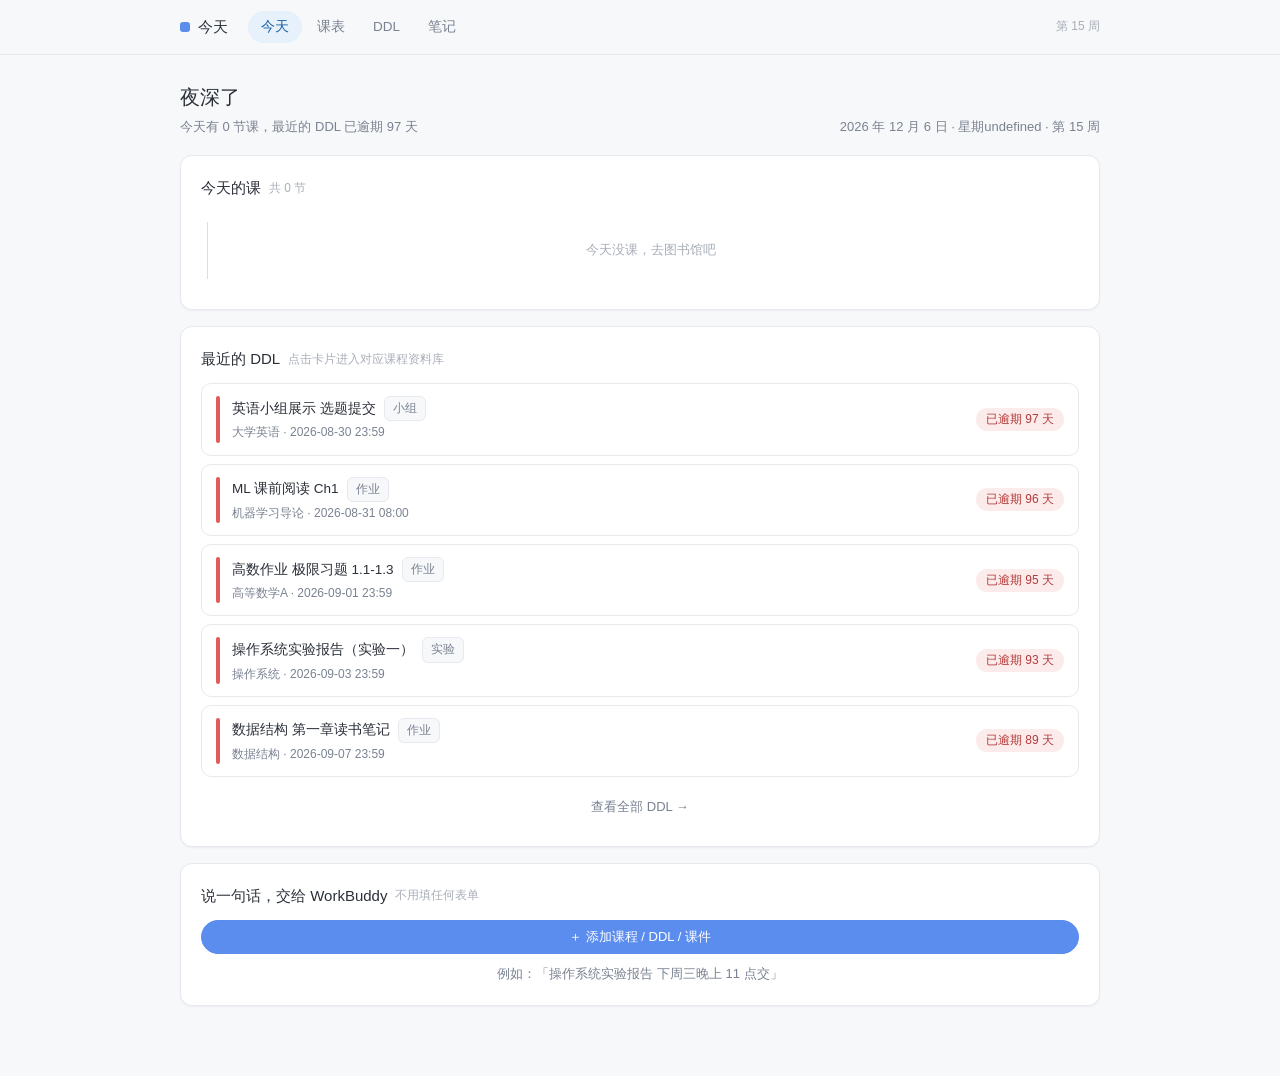
==== index.html @ bc463935 "校园课程工作台「今天」V3：课表+DDL+课程资料库（富文本笔记直写资料库/Word导出）" ====
<!DOCTYPE html>
<html lang="zh-CN">
<head>
<meta charset="UTF-8">
<meta name="viewport" content="width=device-width, initial-scale=1">
<title>今天 · 校园课程工作台</title>
<link rel="stylesheet" href="style.css">
</head>
<body>
<div class="topbar"><div class="topbar-inner">
  <div class="brand"><span class="dot"></span>今天</div>
  <nav class="nav">
    <a href="index.html" class="active">今天</a>
    <a href="schedule.html">课表</a>
    <a href="ddl.html">DDL</a>
    <a href="notes.html">笔记</a>
  </nav>
  <div class="top-extra" id="weekLabel"></div>
</div></div>

<div class="wrap">
  <div class="greeting">
    <div>
      <h1 id="hello"></h1>
      <div class="lead" id="summary"></div>
    </div>
    <div class="meta" id="dateLine"></div>
  </div>

  <div class="card" id="todayCard">
    <h2>今天的课 <span class="sub" id="todayCount"></span></h2>
    <div class="tl" id="timeline"></div>
  </div>

  <div class="card">
    <h2>最近的 DDL <span class="sub">点击卡片进入对应课程资料库</span></h2>
    <div id="ddlList"></div>
    <div class="more"><a href="ddl.html" class="btn ghost">查看全部 DDL →</a></div>
  </div>

  <div class="card">
    <h2>说一句话，交给 WorkBuddy <span class="sub">不用填任何表单</span></h2>
    <button class="btn primary block" onclick="copyAddPrompt()">＋ 添加课程 / DDL / 课件</button>
    <div class="lead" style="margin-top:10px;text-align:center">例如：「操作系统实验报告 下周三晚上 11 点交」</div>
  </div>
</div>

<div id="toast"></div>
<script src="data/data.js"></script>
<script>
const DB = window.DB;
const WEEK = ["日","一","二","三","四","五","六"];
const now = new Date();
const today = now.getDay() === 0 ? 7 : now.getDay();

function toast(msg){const t=document.getElementById("toast");t.textContent=msg;t.classList.add("show");clearTimeout(t._h);t._h=setTimeout(()=>t.classList.remove("show"),2200);}
function copy(text, ok){navigator.clipboard.writeText(text).then(()=>toast(ok)).catch(()=>{window.prompt("复制失败，请手动复制：",text);});}
function daysLeft(due){return Math.ceil((new Date(due)-now)/86400000);}
function ddlLevel(d){return d<=3?"red":d<=7?"amber":"green";}
function ddlLabel(d){return d<0?"已逾期 "+(-d)+" 天":d===0?"今天到期":"还剩 "+d+" 天";}
function weekOfYear(){const s=new Date(DB.semester_start);const w=Math.floor((now-s)/86400000/7)+1;return w<1?0:w;}
const courseEdits = JSON.parse(localStorage.getItem("today-course-edits")||"[]");
courseEdits.forEach(e=>{const i=DB.courses.findIndex(c=>c.id===e.id);if(i>=0)DB.courses[i]={...DB.courses[i],...e};else DB.courses.push(e);});
function courseById(ref){return DB.courses.find(c=>c.id===ref||c.name===ref);}

function escapeHtml(s){return String(s).replace(/[&<>"']/g,c=>({"&":"&amp;","<":"&lt;",">":"&gt;",'"':"&quot;","'":"&#39;"}[c]));}

document.getElementById("dateLine").textContent = now.getFullYear()+" 年 "+(now.getMonth()+1)+" 月 "+now.getDate()+" 日 · 星期"+WEEK[today]+" · 第 "+weekOfYear()+" 周";

const todays = DB.courses.filter(c=>c.weekday===today).sort((a,b)=>a.start.localeCompare(b.start));
const todos = DB.ddl.filter(d=>d.status==="todo").sort((a,b)=>new Date(a.due)-new Date(b.due));
const nearest = todos[0]?daysLeft(todos[0].due):null;
const h = now.getHours();
document.getElementById("hello").textContent = h<6?"夜深了":(h<12?"早上好":(h<18?"下午好":"晚上好"));
document.getElementById("summary").textContent = "今天有 "+todays.length+" 节课"+(nearest!==null?"，最近的 DDL "+ddlLabel(nearest):"，暂无 DDL");
document.getElementById("todayCount").textContent = "共 "+todays.length+" 节";
document.getElementById("weekLabel").textContent = "第 "+weekOfYear()+" 周";

function pad(n){return String(n).padStart(2,"0");}
function hhmm(d){return pad(d.getHours())+":"+pad(d.getMinutes());}
const tl = document.getElementById("timeline");
if(todays.length===0){
  tl.innerHTML = '<div class="empty">今天没课，去图书馆吧</div>';
}else{
  tl.innerHTML = todays.map(c=>{
    const start=new Date(), end=new Date();
    const [sh,sm]=c.start.split(":"); const [eh,em]=c.end.split(":");
    start.setHours(+sh,+sm,0,0); end.setHours(+eh,+em,0,0);
    const state = now>end?"past":(now>=start?"live":"");
    return '<div class="tl-item '+state+'" onclick="location.href=\'course.html?id='+encodeURIComponent(c.id)+'\'">'+
      '<div class="row"><span class="name">'+escapeHtml(c.name)+'</span>'+
      '<span class="chip '+(c.category==="必修"?"gray":"gray")+'">'+escapeHtml(c.category)+'</span>'+
      (state==="live"?'<span class="chip red">进行中</span>':(state==="past"?'<span class="chip gray">已结束</span>':''))+
      '<span class="goto">进入资料库 →</span></div>'+
      '<div class="row" style="margin-top:6px"><span class="time">'+c.start+' – '+c.end+'</span>'+
      '<span class="room">'+escapeHtml(c.room)+' · '+escapeHtml(c.teacher)+'</span></div>'+
      '</div>';
  }).join("");
}

const dl = document.getElementById("ddlList");
const top5 = todos.slice(0,5);
if(top5.length===0){
  dl.innerHTML = '<div class="empty">没有待办 DDL，干得漂亮</div>';
}else{
  dl.innerHTML = top5.map(d=>{
    const dlv=daysLeft(d.due);
    const c = courseById(d.course);
    const nav = c ? "course.html?id="+encodeURIComponent(c.id) : "ddl.html";
    return '<div class="ddl-row" onclick="location.href=\''+nav+'\'">'+
      '<div class="bar '+ddlLevel(dlv)+'"></div>'+
      '<div class="main"><div class="title">'+escapeHtml(d.title)+' <span class="tag">'+escapeHtml(d.type)+'</span></div>'+
      '<div class="meta">'+escapeHtml(d.course)+' · '+d.due.replace("T"," ")+'</div></div>'+
      '<div class="actions"><span class="chip '+ddlLevel(dlv)+'">'+ddlLabel(dlv)+'</span></div>'+
      '</div>';
  }).join("");
}

function copyAddPrompt(){
  const txt = "帮我在「今天」工作台里加一条：\n- 课程：<课程名，周几，第几节，教室，教师>（或 DDL：<任务名> <截止时间> <所属课程>，或课件：<把文件放进 <课程名>>）";
  copy(txt,"已复制录入模板，粘贴到对话里填上内容即可");
}
</script>
</body>
</html>
---- style.css ----
/* 校园课程工作台「今天」全局样式 v1.1 */
:root{
  --bg:#F7F8FA; --card:#FFFFFF; --line:#E7E9EE; --line2:#D9DDE5;
  --text:#2A2F38; --text2:#7A8291; --text3:#A8AEB8;
  --primary:#5B8DEF; --primary-weak:#E6F1FB; --primary-deep:#185FA5;
  --red:#E25B5B; --red-weak:#FCEBEB; --red-deep:#B23A3A;
  --amber:#E9A23B; --amber-weak:#FAEEDA; --amber-deep:#A26B12;
  --green:#3AA675; --green-weak:#E1F5EE; --green-deep:#1E7A57;
  --radius:12px; --radius-s:8px;
  --shadow:0 1px 2px rgba(42,47,56,.05);
}
*{box-sizing:border-box;margin:0;padding:0}
html{-webkit-text-size-adjust:100%}
body{background:var(--bg);color:var(--text);font-family:-apple-system,BlinkMacSystemFont,"Segoe UI","PingFang SC","Hiragino Sans GB","Microsoft YaHei",sans-serif;font-size:14px;line-height:1.6;-webkit-font-smoothing:antialiased}
a{color:inherit;text-decoration:none}
button{font-family:inherit}
.topbar{position:sticky;top:0;z-index:20;background:rgba(247,248,250,.94);backdrop-filter:blur(8px);border-bottom:1px solid var(--line)}
.topbar-inner{max-width:960px;margin:0 auto;display:flex;align-items:center;gap:6px;padding:11px 20px}
.brand{font-weight:500;font-size:15px;display:flex;align-items:center;gap:8px;margin-right:14px;white-space:nowrap}
.brand .dot{width:10px;height:10px;border-radius:3px;background:var(--primary)}
.nav{display:flex;gap:2px;flex:1;overflow-x:auto;scrollbar-width:none}
.nav::-webkit-scrollbar{display:none}
.nav a{padding:5px 13px;border-radius:999px;color:var(--text2);font-size:13.5px;white-space:nowrap;transition:background .15s,color .15s}
.nav a:hover{color:var(--text);background:#fff}
.nav a.active{background:var(--primary-weak);color:var(--primary-deep);font-weight:500}
.top-extra{font-size:12px;color:var(--text3);white-space:nowrap}
.wrap{max-width:960px;margin:0 auto;padding:26px 20px 70px}
.card{background:var(--card);border:1px solid var(--line);border-radius:var(--radius);padding:20px;box-shadow:var(--shadow)}
.card + .card{margin-top:16px}
h1{font-size:20px;font-weight:500;letter-spacing:.2px}
h2{font-size:15px;font-weight:500;margin-bottom:12px;display:flex;align-items:center;gap:8px;flex-wrap:wrap}
h2 .sub{font-size:12px;color:var(--text3);font-weight:400}
.greeting{display:flex;justify-content:space-between;align-items:flex-end;gap:12px;flex-wrap:wrap;margin-bottom:18px}
.greeting .meta{font-size:13px;color:var(--text2)}
.lead{color:var(--text2);font-size:13px;margin-top:4px}
.muted{color:var(--text2);font-size:12.5px}
.more{text-align:center;margin-top:12px}
.btn{display:inline-flex;align-items:center;gap:6px;padding:7px 16px;border-radius:999px;border:1px solid var(--line2);background:#fff;color:var(--text);font-size:13px;cursor:pointer;transition:all .15s}
.btn:hover{border-color:var(--primary);color:var(--primary-deep)}
.btn.primary{background:var(--primary);border-color:var(--primary);color:#fff}
.btn.primary:hover{opacity:.88}
.btn.small{padding:4px 12px;font-size:12px}
.btn.ghost{border-color:transparent;background:transparent;color:var(--text2)}
.btn.ghost:hover{background:var(--bg)}
.btn.block{width:100%;justify-content:center}
.chip{display:inline-flex;align-items:center;gap:4px;padding:2px 10px;border-radius:999px;font-size:12px;font-weight:500;white-space:nowrap}
.chip.red{background:var(--red-weak);color:var(--red-deep)}
.chip.amber{background:var(--amber-weak);color:var(--amber-deep)}
.chip.green{background:var(--green-weak);color:var(--green-deep)}
.chip.gray{background:#F1F2F5;color:var(--text2)}
.tag{display:inline-block;padding:2px 8px;border-radius:6px;font-size:12px;background:var(--bg);color:var(--text2);border:1px solid var(--line)}
.empty{padding:28px 16px;text-align:center;color:var(--text3);font-size:13px}
/* 今日时间轴 */
.tl{position:relative;padding-left:22px}
.tl::before{content:"";position:absolute;left:6px;top:10px;bottom:10px;width:1px;background:var(--line2)}
.tl-item{position:relative;padding:13px 16px;margin-bottom:12px;border-radius:var(--radius);border:1px solid var(--line);background:#fff;cursor:pointer;transition:transform .15s,border-color .15s}
.tl-item:hover{transform:translateY(-1px);border-color:var(--primary)}
.tl-item::before{content:"";position:absolute;left:-20px;top:21px;width:9px;height:9px;border-radius:50%;background:var(--primary);border:2px solid #fff;box-shadow:0 0 0 1px var(--primary)}
.tl-item.past{opacity:.55}
.tl-item.past::before{background:#C6CBD4;box-shadow:0 0 0 1px #C6CBD4}
.tl-item.live{border-color:var(--primary);background:var(--primary-weak)}
.tl-item.live::before{background:var(--primary)}
.tl-item .row{display:flex;align-items:center;gap:12px}
.tl-item .name{font-weight:500;font-size:14px}
.tl-item .time{font-size:12px;color:var(--text2);font-family:ui-monospace,Menlo,Consolas,monospace;white-space:nowrap}
.tl-item .room{font-size:12px;color:var(--text2)}
.tl-item .status{margin-left:auto;font-size:12px}
/* DDL 行 */
.ddl-row{display:flex;align-items:center;gap:12px;padding:12px 14px;border:1px solid var(--line);border-radius:10px;background:#fff;margin-bottom:8px;cursor:pointer;transition:border-color .15s}
.ddl-row:hover{border-color:var(--primary)}
.ddl-row .bar{width:4px;align-self:stretch;border-radius:4px;flex-shrink:0}
.ddl-row .bar.red{background:var(--red)} .ddl-row .bar.amber{background:var(--amber)} .ddl-row .bar.green{background:var(--green)} .ddl-row .bar.gray{background:#C6CBD4}
.ddl-row .main{flex:1;min-width:0}
.ddl-row .title{font-weight:500;font-size:13.5px;display:flex;align-items:center;gap:8px;flex-wrap:wrap}
.ddl-row .meta{font-size:12px;color:var(--text2);margin-top:2px}
.ddl-row .actions{display:flex;gap:6px;align-items:center;flex-shrink:0}
.ddl-row.done{opacity:.55}
.ddl-row.done .title{text-decoration:line-through}
/* 周课表 */
.week-grid{display:grid;grid-template-columns:60px repeat(7,1fr);gap:8px;min-width:760px}
.week-scroll{overflow-x:auto}
.wh{font-size:12px;color:var(--text2);text-align:center;padding:6px 0;font-weight:500}
.wt{font-size:11px;color:var(--text3);text-align:center}
.week-cell{min-height:86px;border:1px dashed var(--line);border-radius:10px;padding:6px;display:flex;flex-direction:column;gap:6px;background:#FCFCFD}
.course-chip{display:block;border-radius:8px;padding:6px 8px;font-size:12px;font-weight:500;cursor:pointer;border:1px solid transparent;transition:transform .15s}
.course-chip:hover{transform:translateY(-1px);border-color:var(--text3)}
.course-chip .r{font-size:11px;font-weight:400;opacity:.7;margin-top:2px}
.week-list{display:none}
/* DDL 看板 */
.board{display:grid;grid-template-columns:repeat(3,1fr);gap:16px;align-items:start}
.board-col h3{font-size:13px;font-weight:500;display:flex;align-items:center;gap:8px;margin-bottom:10px}
.board-col .count{font-size:12px;color:var(--text3);font-weight:400}
.statbar{display:flex;gap:10px;flex-wrap:wrap}
.stat{flex:1;min-width:120px;background:#fff;border:1px solid var(--line);border-radius:10px;padding:12px 14px}
.stat .num{font-size:20px;font-weight:500;color:var(--text)}
.stat .lbl{font-size:12px;color:var(--text2)}
/* 课程资料库 */
.course-head{background:#fff;border:1px solid var(--line);border-radius:var(--radius);padding:22px;margin-bottom:16px;display:flex;justify-content:space-between;align-items:flex-start;gap:16px;flex-wrap:wrap}
.course-head .meta{font-size:12.5px;color:var(--text2);margin-top:6px;line-height:1.9}
.course-head .stats{display:flex;gap:8px;flex-wrap:wrap}
.course-layout{display:grid;grid-template-columns:1fr 1fr;gap:16px;align-items:start}
.file-row{display:flex;align-items:center;gap:12px;padding:10px 12px;border:1px solid var(--line);border-radius:10px;margin-bottom:8px;background:#fff;transition:border-color .15s}
.file-row:hover{border-color:var(--primary)}
.file-row .ic{width:34px;height:34px;border-radius:8px;display:flex;align-items:center;justify-content:center;font-size:15px;background:var(--primary-weak);color:var(--primary-deep);flex-shrink:0}
.file-row .fn{font-weight:500;font-size:13px}
.file-row .fm{font-size:11.5px;color:var(--text3)}
.file-row .open{margin-left:auto;font-size:12px;color:var(--primary-deep)}
.editor textarea{width:100%;min-height:190px;border:1px solid var(--line2);border-radius:10px;padding:14px;font-size:13.5px;line-height:1.7;resize:vertical;color:var(--text);background:#fff;font-family:inherit;outline:none;transition:border-color .15s}
.editor textarea:focus{border-color:var(--primary)}
.editor .foot{display:flex;justify-content:space-between;align-items:center;margin-top:10px;gap:10px;flex-wrap:wrap}
.editor .save-state{font-size:12px;color:var(--text3)}
.qa-q{display:flex;gap:8px;flex-wrap:wrap;margin-bottom:12px}
.qa-item{background:#fff;border:1px solid var(--line);border-radius:10px;padding:12px 14px;margin-bottom:8px}
.qa-item .q{font-weight:500;font-size:13px}
.qa-item .a{font-size:12.5px;color:var(--text2);margin-top:4px;line-height:1.7}
.qa-item .when{font-size:11.5px;color:var(--text3);margin-top:6px}
.pending-item{display:flex;align-items:center;gap:10px;padding:9px 12px;background:var(--amber-weak);border-radius:10px;margin-bottom:8px;font-size:13px}
/* 笔记页 */
.note-group{background:#fff;border:1px solid var(--line);border-radius:var(--radius);padding:18px;margin-bottom:16px}
.note-group .gh{display:flex;align-items:center;gap:10px;margin-bottom:10px}
.note-group .dots{width:10px;height:10px;border-radius:3px}
.note-body{font-size:13px;color:var(--text);white-space:pre-wrap;background:var(--bg);border-radius:10px;padding:12px 14px;line-height:1.8}
.note-body .q-mark{color:var(--red-deep);font-weight:500}
.review-row{display:flex;gap:10px;flex-wrap:wrap;margin-bottom:14px}
.review-item{flex:1;min-width:130px;background:#fff;border:1px solid var(--line);border-radius:10px;padding:14px;text-align:center}
.review-item .num{font-size:24px;font-weight:500}
.review-item .lbl{font-size:12px;color:var(--text2);margin-top:2px}
.review-text{background:var(--green-weak);border-radius:10px;padding:14px 16px;font-size:13px;color:var(--green-deep);line-height:1.8}
/* 提示条 */
.hint{display:flex;align-items:center;gap:10px;padding:11px 14px;border-radius:10px;font-size:13px;margin-bottom:12px}
.hint.warn{background:var(--amber-weak);color:var(--amber-deep)}
.hint.info{background:var(--primary-weak);color:var(--primary-deep)}
.hint.ok{background:var(--green-weak);color:var(--green-deep)}
/* toast */
#toast{position:fixed;left:50%;bottom:34px;transform:translateX(-50%) translateY(20px);background:#2A2F38;color:#fff;font-size:13px;padding:10px 18px;border-radius:999px;opacity:0;pointer-events:none;transition:all .25s;z-index:99;max-width:82vw;text-align:center}
#toast.show{opacity:1;transform:translateX(-50%) translateY(0)}
/* 响应式 */
@media (max-width:720px){
  .week-grid{display:none}
  .week-list{display:block}
  .course-layout{grid-template-columns:1fr}
  .board{grid-template-columns:1fr}
  .top-extra{display:none}
}
/* 模态框 */
.modal-mask{position:fixed;inset:0;background:rgba(42,47,56,.35);z-index:50;display:flex;align-items:flex-start;justify-content:center;padding:6vh 16px;opacity:0;pointer-events:none;transition:opacity .18s}
.modal-mask.show{opacity:1;pointer-events:auto}
.modal{width:100%;max-width:520px;background:#fff;border-radius:16px;padding:22px;box-shadow:0 12px 40px rgba(42,47,56,.18);transform:translateY(8px);transition:transform .18s}
.modal-mask.show .modal{transform:translateY(0)}
.modal h3{font-size:16px;font-weight:500;margin-bottom:16px}
.form-row{display:grid;grid-template-columns:repeat(2,1fr);gap:12px;margin-bottom:12px}
.form-row .full{grid-column:1/-1}
.form-row label{display:block;font-size:12px;color:var(--text2);margin-bottom:5px}
.form-row input,.form-row select{width:100%;border:1px solid var(--line2);border-radius:8px;padding:8px 10px;font-size:13px;color:var(--text);background:#fff;outline:none;font-family:inherit;transition:border-color .15s}
.form-row input:focus,.form-row select:focus{border-color:var(--primary)}
.modal .foot{display:flex;justify-content:flex-end;gap:10px;margin-top:18px}
/* 编辑按钮 */
.chip-edit{position:absolute;top:4px;right:4px;width:20px;height:20px;border-radius:6px;border:none;background:rgba(255,255,255,.85);color:#7A8291;font-size:11px;cursor:pointer;display:none;align-items:center;justify-content:center}
.course-chip{position:relative}
.course-chip:hover .chip-edit{display:flex}
.chip-edit:hover{background:#fff;color:#185FA5}
/* Notion 风格编辑器 */
.notion-toolbar{display:flex;gap:4px;flex-wrap:wrap;margin-bottom:10px;padding:8px;background:var(--bg);border:1px solid var(--line);border-radius:10px}
.notion-toolbar .tb{width:30px;height:30px;border-radius:7px;border:none;background:transparent;color:var(--text2);font-size:13px;cursor:pointer;display:inline-flex;align-items:center;justify-content:center;transition:background .12s}
.notion-toolbar .tb:hover{background:#fff;color:var(--primary-deep);box-shadow:0 0 0 1px var(--line)}
.notion-toolbar .sep{width:1px;background:var(--line2);margin:4px 4px}
.notion-toolbar .tb.on{background:var(--primary-weak);color:var(--primary-deep)}
.editor-panel{position:relative;transition:height .05s}
.resize-handle{height:10px;margin:6px 0 0;cursor:ns-resize;display:flex;align-items:center;justify-content:center;color:var(--text3)}
.resize-handle::before{content:"";width:44px;height:3px;border-radius:3px;background:var(--line2)}
.resize-handle:hover::before{background:var(--primary)}
.note-view{min-height:220px;border:1px solid var(--line2);border-radius:10px;padding:16px 18px;font-size:14px;line-height:1.8;background:#fff;overflow-y:auto}
.note-view h1{font-size:20px;font-weight:600;margin:6px 0 10px}
.note-view h2{font-size:16px;font-weight:600;margin:12px 0 6px;display:block}
.note-view h3{font-size:14px;font-weight:600;margin:10px 0 4px;display:block}
.note-view ul,.note-view ol{margin:4px 0 8px 20px}
.note-view blockquote{border-left:3px solid var(--line2);padding:2px 12px;margin:8px 0;color:var(--text2)}
.note-view code{background:var(--bg);border:1px solid var(--line);border-radius:5px;padding:1px 6px;font-size:12.5px;font-family:ui-monospace,Menlo,Consolas,monospace}
.note-view pre{background:var(--bg);border:1px solid var(--line);border-radius:10px;padding:12px;overflow-x:auto;margin:8px 0}
.note-view pre code{border:none;background:none;padding:0;font-size:12.5px}
.note-view .todo{display:flex;align-items:flex-start;gap:8px;margin:3px 0}
.note-view .todo .box{width:15px;height:15px;border:1.5px solid var(--line2);border-radius:4px;flex-shrink:0;margin-top:4px}
.note-view .todo.done .box{background:var(--primary);border-color:var(--primary);position:relative}
.note-view .todo.done .box::after{content:"";position:absolute;left:4px;top:1px;width:5px;height:9px;border:solid #fff;border-width:0 2px 2px 0;transform:rotate(45deg)}
.note-view .todo.done span{color:var(--text3);text-decoration:line-through}
.note-date{display:inline-flex;align-items:center;gap:6px;font-size:12px;color:var(--text3);background:var(--bg);border:1px solid var(--line);border-radius:999px;padding:3px 12px;margin-bottom:10px}
/* 空状态补丁 */
.editor .empty{padding:18px;border:1px dashed var(--line);border-radius:10px}
/* WYSIWYG 编辑器（contenteditable） */
.note-editor{min-height:420px;border:1px solid var(--line2);border-radius:10px;padding:16px 18px;font-size:14px;line-height:1.8;background:#fff;outline:none;overflow-y:auto;transition:border-color .15s}
.note-editor:focus{border-color:var(--primary)}
.note-editor h1{font-size:20px;font-weight:600;margin:6px 0 10px;display:block}
.note-editor h2{font-size:16px;font-weight:600;margin:12px 0 6px;display:block}
.note-editor h3{font-size:14px;font-weight:600;margin:10px 0 4px;display:block}
.note-editor ul,.note-editor ol{margin:4px 0 8px 22px}
.note-editor blockquote{border-left:3px solid var(--line2);padding:2px 12px;margin:8px 0;color:var(--text2)}
.note-editor code{background:var(--bg);border:1px solid var(--line);border-radius:5px;padding:1px 6px;font-size:12.5px;font-family:ui-monospace,Menlo,Consolas,monospace}
.note-editor pre{background:var(--bg);border:1px solid var(--line);border-radius:10px;padding:12px;overflow-x:auto;margin:8px 0}
.note-editor pre code{border:none;background:none;padding:0;font-size:12.5px}
.note-editor .todo{display:flex;align-items:flex-start;gap:8px;margin:3px 0}
.note-editor .todo .box{width:15px;height:15px;border:1.5px solid var(--line2);border-radius:4px;flex-shrink:0;margin-top:4px;cursor:pointer}
.note-editor .todo.done .box{background:var(--primary);border-color:var(--primary);position:relative}
.note-editor .todo.done .box::after{content:"";position:absolute;left:4px;top:1px;width:5px;height:9px;border:solid #fff;border-width:0 2px 2px 0;transform:rotate(45deg)}
.note-editor .todo.done span{color:var(--text3);text-decoration:line-through}
.note-editor .q-mark{color:var(--red-deep);font-weight:500}
/* 已存笔记列表 */
.note-card{background:#fff;border:1px solid var(--line);border-radius:12px;padding:16px 18px;margin-bottom:12px}
.note-card .nc-head{display:flex;align-items:center;gap:10px;flex-wrap:wrap;margin-bottom:8px}
.note-card .nc-date{font-size:12px;color:var(--text2);background:var(--bg);border:1px solid var(--line);border-radius:999px;padding:2px 10px}
.note-card .nc-course{font-weight:500;font-size:13px}
.note-card .nc-body{font-size:13px;color:var(--text);white-space:pre-wrap;background:var(--bg);border-radius:10px;padding:12px 14px;line-height:1.8;margin-bottom:10px}
.note-card .nc-tools{display:flex;gap:8px;flex-wrap:wrap;justify-content:flex-end}
.note-card.local{border-style:dashed}
.badge{display:inline-flex;align-items:center;gap:4px;font-size:11px;border-radius:999px;padding:1px 8px}
.badge.ok{background:var(--green-weak);color:var(--green-deep)}
.badge.local{background:var(--amber-weak);color:var(--amber-deep)}
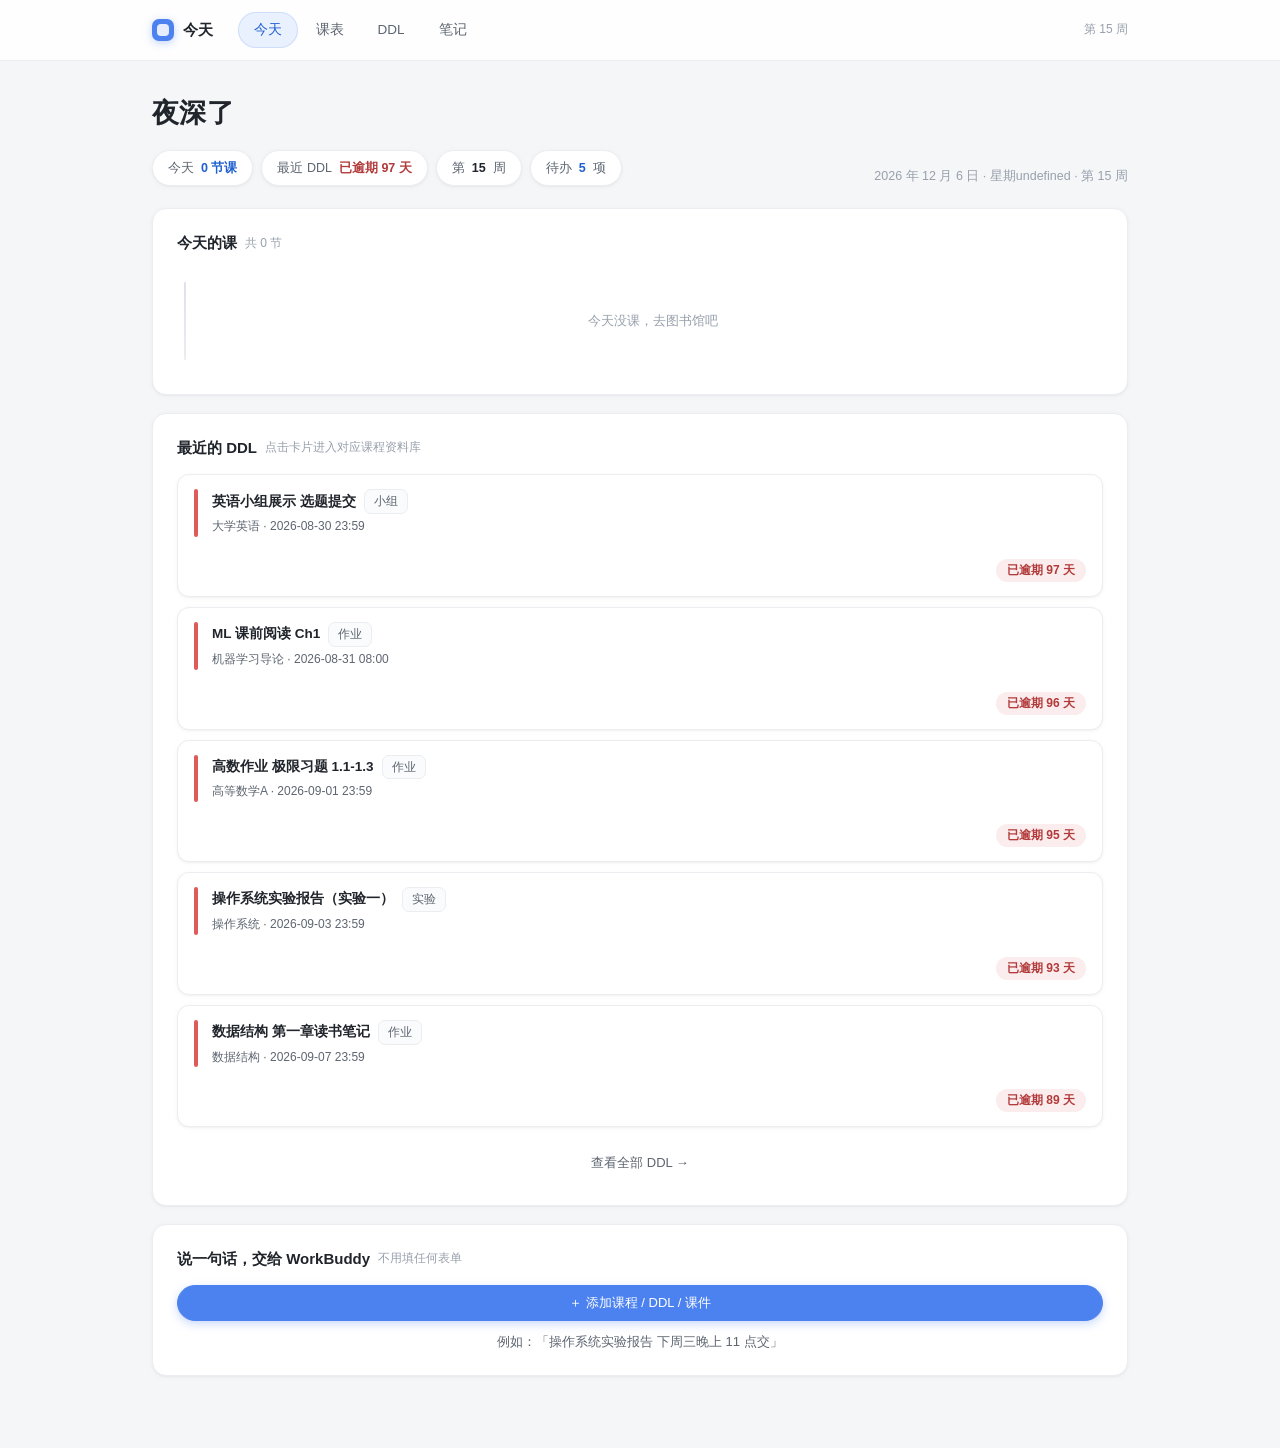
==== commit b65e786a: "V4 精致留白风设计系统升级 + PRD V4.0 同步" ====
--- a/index.html
+++ b/index.html
@@ -22,7 +22,7 @@
   <div class="greeting">
     <div>
       <h1 id="hello"></h1>
-      <div class="lead" id="summary"></div>
+      <div class="hero-chips" id="heroChips"></div>
     </div>
     <div class="meta" id="dateLine"></div>
   </div>
@@ -72,7 +72,13 @@
 const nearest = todos[0]?daysLeft(todos[0].due):null;
 const h = now.getHours();
 document.getElementById("hello").textContent = h<6?"夜深了":(h<12?"早上好":(h<18?"下午好":"晚上好"));
-document.getElementById("summary").textContent = "今天有 "+todays.length+" 节课"+(nearest!==null?"，最近的 DDL "+ddlLabel(nearest):"，暂无 DDL");
+const nearestChip = nearest===null?'<span class="hero-chip">DDL <b class="hl-green">暂无</b></span>'
+  : '<span class="hero-chip">最近 DDL <b class="hl-red">'+ddlLabel(nearest)+'</b></span>';
+document.getElementById("heroChips").innerHTML =
+  '<span class="hero-chip">今天 <b class="hl-blue">'+todays.length+' 节课</b></span>'+
+  nearestChip+
+  '<span class="hero-chip">第 <b>'+weekOfYear()+'</b> 周</span>'+
+  '<span class="hero-chip">待办 <b class="hl-blue">'+todos.length+'</b> 项</span>';
 document.getElementById("todayCount").textContent = "共 "+todays.length+" 节";
 document.getElementById("weekLabel").textContent = "第 "+weekOfYear()+" 周";
 
--- a/style.css
+++ b/style.css
@@ -1,216 +1,275 @@
-/* 校园课程工作台「今天」全局样式 v1.1 */
+/* ============================================
+   校园课程工作台「今天」 设计系统 V4 · 精致留白风
+   浅色低饱和 · 雾蓝主色 · 语义红/琥珀/绿
+   ============================================ */
 :root{
-  --bg:#F7F8FA; --card:#FFFFFF; --line:#E7E9EE; --line2:#D9DDE5;
-  --text:#2A2F38; --text2:#7A8291; --text3:#A8AEB8;
-  --primary:#5B8DEF; --primary-weak:#E6F1FB; --primary-deep:#185FA5;
-  --red:#E25B5B; --red-weak:#FCEBEB; --red-deep:#B23A3A;
-  --amber:#E9A23B; --amber-weak:#FAEEDA; --amber-deep:#A26B12;
-  --green:#3AA675; --green-weak:#E1F5EE; --green-deep:#1E7A57;
-  --radius:12px; --radius-s:8px;
-  --shadow:0 1px 2px rgba(42,47,56,.05);
+  /* 色板 */
+  --bg:#F5F6F8;
+  --bg-soft:#FAFBFC;
+  --card:#FFFFFF;
+  --line:#EBEDF1;
+  --line-strong:#DEE1E8;
+  --text:#20242B;
+  --text-2:#5D6570;
+  --text-3:#98A0AC;
+  --primary:#4C82EF;
+  --primary-weak:#EAF1FE;
+  --primary-deep:#1E5FD0;
+  --red:#E05A5A;   --red-weak:#FBEDED;   --red-deep:#B23A3A;
+  --amber:#E29A3C; --amber-weak:#FCF3E3; --amber-deep:#96610F;
+  --green:#37A16F; --green-weak:#E8F6F0; --green-deep:#1E7A57;
+  /* 形状与阴影 */
+  --radius:14px;
+  --radius-s:10px;
+  --radius-pill:999px;
+  --shadow-sm:0 1px 2px rgba(32,36,43,.04),0 1px 6px rgba(32,36,43,.03);
+  --shadow-md:0 4px 18px rgba(32,36,43,.07),0 1px 3px rgba(32,36,43,.05);
+  --shadow-lg:0 14px 44px rgba(32,36,43,.16);
+  /* 字体 */
+  --font-num:"SF Mono",ui-monospace,Menlo,Consolas,"Cascadia Mono",monospace;
 }
 *{box-sizing:border-box;margin:0;padding:0}
 html{-webkit-text-size-adjust:100%}
-body{background:var(--bg);color:var(--text);font-family:-apple-system,BlinkMacSystemFont,"Segoe UI","PingFang SC","Hiragino Sans GB","Microsoft YaHei",sans-serif;font-size:14px;line-height:1.6;-webkit-font-smoothing:antialiased}
+body{
+  background:var(--bg);color:var(--text);
+  font-family:-apple-system,BlinkMacSystemFont,"Segoe UI","PingFang SC","Hiragino Sans GB","Microsoft YaHei",sans-serif;
+  font-size:14px;line-height:1.65;-webkit-font-smoothing:antialiased;
+}
 a{color:inherit;text-decoration:none}
 button{font-family:inherit}
-.topbar{position:sticky;top:0;z-index:20;background:rgba(247,248,250,.94);backdrop-filter:blur(8px);border-bottom:1px solid var(--line)}
-.topbar-inner{max-width:960px;margin:0 auto;display:flex;align-items:center;gap:6px;padding:11px 20px}
-.brand{font-weight:500;font-size:15px;display:flex;align-items:center;gap:8px;margin-right:14px;white-space:nowrap}
-.brand .dot{width:10px;height:10px;border-radius:3px;background:var(--primary)}
+::selection{background:var(--primary-weak);color:var(--primary-deep)}
+::-webkit-scrollbar{width:8px;height:8px}
+::-webkit-scrollbar-thumb{background:#D8DCE3;border-radius:8px}
+::-webkit-scrollbar-thumb:hover{background:#C6CBD4}
+::-webkit-scrollbar-track{background:transparent}
+
+/* ---------- 顶部导航 ---------- */
+.topbar{position:sticky;top:0;z-index:30;background:rgba(255,255,255,.85);backdrop-filter:blur(14px);border-bottom:1px solid var(--line)}
+.topbar-inner{max-width:1024px;margin:0 auto;display:flex;align-items:center;gap:6px;padding:12px 24px}
+.brand{font-weight:600;font-size:15px;letter-spacing:.3px;display:flex;align-items:center;gap:9px;margin-right:18px;white-space:nowrap}
+.brand .dot{width:22px;height:22px;border-radius:7px;background:var(--primary);position:relative;box-shadow:0 2px 8px rgba(76,130,239,.35)}
+.brand .dot::after{content:"";position:absolute;inset:5px;border-radius:4px;background:rgba(255,255,255,.85)}
 .nav{display:flex;gap:2px;flex:1;overflow-x:auto;scrollbar-width:none}
 .nav::-webkit-scrollbar{display:none}
-.nav a{padding:5px 13px;border-radius:999px;color:var(--text2);font-size:13.5px;white-space:nowrap;transition:background .15s,color .15s}
-.nav a:hover{color:var(--text);background:#fff}
-.nav a.active{background:var(--primary-weak);color:var(--primary-deep);font-weight:500}
-.top-extra{font-size:12px;color:var(--text3);white-space:nowrap}
-.wrap{max-width:960px;margin:0 auto;padding:26px 20px 70px}
-.card{background:var(--card);border:1px solid var(--line);border-radius:var(--radius);padding:20px;box-shadow:var(--shadow)}
-.card + .card{margin-top:16px}
-h1{font-size:20px;font-weight:500;letter-spacing:.2px}
-h2{font-size:15px;font-weight:500;margin-bottom:12px;display:flex;align-items:center;gap:8px;flex-wrap:wrap}
-h2 .sub{font-size:12px;color:var(--text3);font-weight:400}
-.greeting{display:flex;justify-content:space-between;align-items:flex-end;gap:12px;flex-wrap:wrap;margin-bottom:18px}
-.greeting .meta{font-size:13px;color:var(--text2)}
-.lead{color:var(--text2);font-size:13px;margin-top:4px}
-.muted{color:var(--text2);font-size:12.5px}
-.more{text-align:center;margin-top:12px}
-.btn{display:inline-flex;align-items:center;gap:6px;padding:7px 16px;border-radius:999px;border:1px solid var(--line2);background:#fff;color:var(--text);font-size:13px;cursor:pointer;transition:all .15s}
-.btn:hover{border-color:var(--primary);color:var(--primary-deep)}
-.btn.primary{background:var(--primary);border-color:var(--primary);color:#fff}
-.btn.primary:hover{opacity:.88}
-.btn.small{padding:4px 12px;font-size:12px}
-.btn.ghost{border-color:transparent;background:transparent;color:var(--text2)}
-.btn.ghost:hover{background:var(--bg)}
-.btn.block{width:100%;justify-content:center}
-.chip{display:inline-flex;align-items:center;gap:4px;padding:2px 10px;border-radius:999px;font-size:12px;font-weight:500;white-space:nowrap}
+.nav a{padding:7px 16px;border-radius:var(--radius-pill);color:var(--text-2);font-size:13.5px;white-space:nowrap;transition:all .18s;font-weight:500}
+.nav a:hover{color:var(--text);background:var(--bg-soft)}
+.nav a.active{background:var(--primary-weak);color:var(--primary-deep);box-shadow:inset 0 0 0 1px rgba(76,130,239,.18)}
+.top-extra{font-size:12px;color:var(--text-3);white-space:nowrap}
+.top-extra a{color:var(--text-2);transition:color .15s}
+.top-extra a:hover{color:var(--primary-deep)}
+
+/* ---------- 布局容器 ---------- */
+.wrap{max-width:1024px;margin:0 auto;padding:30px 24px 72px}
+.card{background:var(--card);border:1px solid var(--line);border-radius:var(--radius);padding:22px 24px;box-shadow:var(--shadow-sm);transition:box-shadow .2s}
+.card + .card{margin-top:18px}
+h1{font-size:24px;font-weight:600;letter-spacing:.2px}
+h2{font-size:15px;font-weight:600;margin-bottom:14px;display:flex;align-items:center;gap:8px;flex-wrap:wrap}
+h2 .sub{font-size:12px;color:var(--text-3);font-weight:400}
+h3{font-size:13.5px;font-weight:600}
+.lead{color:var(--text-2);font-size:13px;margin-top:5px}
+.muted{color:var(--text-2);font-size:12.5px}
+.more{text-align:center;margin-top:16px}
+.more a{color:var(--primary-deep);font-size:13px;font-weight:500}
+.empty{padding:40px 20px;text-align:center;color:var(--text-3);font-size:13px}
+.empty .ico{width:44px;height:44px;margin:0 auto 12px;border-radius:50%;background:var(--bg-soft);border:1px dashed var(--line-strong);display:flex;align-items:center;justify-content:center;color:var(--text-3);font-size:18px}
+
+/* ---------- 按钮 ---------- */
+.btn{display:inline-flex;align-items:center;justify-content:center;gap:6px;padding:8px 18px;border-radius:var(--radius-pill);border:1px solid var(--line-strong);background:var(--card);color:var(--text);font-size:13px;cursor:pointer;transition:all .18s;font-weight:500;box-shadow:var(--shadow-sm)}
+.btn:hover{border-color:var(--primary);color:var(--primary-deep);box-shadow:var(--shadow-md);transform:translateY(-1px)}
+.btn:active{transform:translateY(0)}
+.btn.primary{background:var(--primary);border-color:var(--primary);color:#fff;box-shadow:0 3px 10px rgba(76,130,239,.3)}
+.btn.primary:hover{background:#3F74E6;opacity:1;color:#fff}
+.btn.small{padding:5px 13px;font-size:12px}
+.btn.ghost{border-color:transparent;background:transparent;box-shadow:none;color:var(--text-2)}
+.btn.ghost:hover{background:var(--bg-soft);color:var(--text)}
+.btn.block{width:100%}
+
+/* ---------- 徽章 / 标签 ---------- */
+.chip{display:inline-flex;align-items:center;gap:5px;padding:3px 11px;border-radius:var(--radius-pill);font-size:12px;font-weight:600;white-space:nowrap;line-height:1.4}
 .chip.red{background:var(--red-weak);color:var(--red-deep)}
 .chip.amber{background:var(--amber-weak);color:var(--amber-deep)}
 .chip.green{background:var(--green-weak);color:var(--green-deep)}
-.chip.gray{background:#F1F2F5;color:var(--text2)}
-.tag{display:inline-block;padding:2px 8px;border-radius:6px;font-size:12px;background:var(--bg);color:var(--text2);border:1px solid var(--line)}
-.empty{padding:28px 16px;text-align:center;color:var(--text3);font-size:13px}
-/* 今日时间轴 */
-.tl{position:relative;padding-left:22px}
-.tl::before{content:"";position:absolute;left:6px;top:10px;bottom:10px;width:1px;background:var(--line2)}
-.tl-item{position:relative;padding:13px 16px;margin-bottom:12px;border-radius:var(--radius);border:1px solid var(--line);background:#fff;cursor:pointer;transition:transform .15s,border-color .15s}
-.tl-item:hover{transform:translateY(-1px);border-color:var(--primary)}
-.tl-item::before{content:"";position:absolute;left:-20px;top:21px;width:9px;height:9px;border-radius:50%;background:var(--primary);border:2px solid #fff;box-shadow:0 0 0 1px var(--primary)}
+.chip.gray{background:#F0F2F5;color:var(--text-2)}
+.tag{display:inline-block;padding:2px 9px;border-radius:7px;font-size:11.5px;background:var(--bg-soft);color:var(--text-2);border:1px solid var(--line);font-weight:500}
+.badge{display:inline-flex;align-items:center;gap:4px;font-size:11px;font-weight:600;border-radius:var(--radius-pill);padding:2px 9px}
+.badge.ok{background:var(--green-weak);color:var(--green-deep)}
+.badge.local{background:var(--amber-weak);color:var(--amber-deep)}
+
+/* ---------- 首页问候区 ---------- */
+.greeting{display:flex;justify-content:space-between;align-items:flex-end;gap:14px;flex-wrap:wrap;margin-bottom:22px}
+.greeting h1{font-size:27px;font-weight:600;letter-spacing:.3px}
+.greeting .meta{font-size:12.5px;color:var(--text-3)}
+.hero-chips{display:flex;gap:8px;flex-wrap:wrap;margin-top:14px}
+.hero-chip{display:inline-flex;align-items:center;gap:7px;background:var(--card);border:1px solid var(--line);border-radius:var(--radius-pill);padding:7px 15px;font-size:12.5px;color:var(--text-2);box-shadow:var(--shadow-sm);font-weight:500}
+.hero-chip b{color:var(--text);font-weight:600}
+.hero-chip .hl-red{color:var(--red-deep)}
+.hero-chip .hl-blue{color:var(--primary-deep)}
+
+/* ---------- 今日时间轴 ---------- */
+.tl{position:relative;padding-left:26px}
+.tl::before{content:"";position:absolute;left:7px;top:12px;bottom:12px;width:2px;border-radius:2px;background:linear-gradient(180deg,var(--line-strong),var(--line))}
+.tl-item{position:relative;padding:16px 18px;margin-bottom:14px;border-radius:var(--radius);border:1px solid var(--line);background:var(--card);cursor:pointer;transition:all .2s;box-shadow:var(--shadow-sm)}
+.tl-item:hover{transform:translateY(-2px);border-color:var(--primary);box-shadow:var(--shadow-md)}
+.tl-item::before{content:"";position:absolute;left:-24px;top:22px;width:12px;height:12px;border-radius:50%;background:var(--primary);border:3px solid #fff;box-shadow:0 0 0 1px var(--primary)}
 .tl-item.past{opacity:.55}
-.tl-item.past::before{background:#C6CBD4;box-shadow:0 0 0 1px #C6CBD4}
+.tl-item.past::before{background:#C9CED8;box-shadow:0 0 0 1px #C9CED8}
 .tl-item.live{border-color:var(--primary);background:var(--primary-weak)}
-.tl-item.live::before{background:var(--primary)}
+.tl-item.live::before{background:var(--primary);box-shadow:0 0 0 1px var(--primary),0 0 0 5px rgba(76,130,239,.15)}
 .tl-item .row{display:flex;align-items:center;gap:12px}
-.tl-item .name{font-weight:500;font-size:14px}
-.tl-item .time{font-size:12px;color:var(--text2);font-family:ui-monospace,Menlo,Consolas,monospace;white-space:nowrap}
-.tl-item .room{font-size:12px;color:var(--text2)}
+.tl-item .name{font-weight:600;font-size:14.5px}
+.tl-item .time{font-size:12px;color:var(--text-2);font-family:var(--font-num);white-space:nowrap;letter-spacing:.2px}
+.tl-item .room{font-size:12px;color:var(--text-2)}
 .tl-item .status{margin-left:auto;font-size:12px}
-/* DDL 行 */
-.ddl-row{display:flex;align-items:center;gap:12px;padding:12px 14px;border:1px solid var(--line);border-radius:10px;background:#fff;margin-bottom:8px;cursor:pointer;transition:border-color .15s}
-.ddl-row:hover{border-color:var(--primary)}
+.tl-item .goto{margin-left:auto;color:var(--text-3);font-size:12px;transition:color .15s}
+.tl-item:hover .goto{color:var(--primary-deep)}
+
+/* ---------- DDL 行 ---------- */
+.ddl-row{display:flex;align-items:center;gap:14px;padding:14px 16px;border:1px solid var(--line);border-radius:12px;background:var(--card);margin-bottom:10px;cursor:pointer;transition:all .18s;box-shadow:var(--shadow-sm)}
+.ddl-row:hover{border-color:var(--primary);transform:translateY(-1px);box-shadow:var(--shadow-md)}
+.ddl-row{flex-wrap:wrap}
 .ddl-row .bar{width:4px;align-self:stretch;border-radius:4px;flex-shrink:0}
-.ddl-row .bar.red{background:var(--red)} .ddl-row .bar.amber{background:var(--amber)} .ddl-row .bar.green{background:var(--green)} .ddl-row .bar.gray{background:#C6CBD4}
-.ddl-row .main{flex:1;min-width:0}
-.ddl-row .title{font-weight:500;font-size:13.5px;display:flex;align-items:center;gap:8px;flex-wrap:wrap}
-.ddl-row .meta{font-size:12px;color:var(--text2);margin-top:2px}
-.ddl-row .actions{display:flex;gap:6px;align-items:center;flex-shrink:0}
-.ddl-row.done{opacity:.55}
+.ddl-row .bar.red{background:var(--red)} .ddl-row .bar.amber{background:var(--amber)} .ddl-row .bar.green{background:var(--green)} .ddl-row .bar.gray{background:#C9CED8}
+.ddl-row .main{flex:1 1 180px;min-width:0}
+.ddl-row .title{font-weight:600;font-size:13.5px;display:flex;align-items:center;gap:8px;flex-wrap:wrap}
+.ddl-row .meta{font-size:12px;color:var(--text-2);margin-top:3px}
+.ddl-row .meta .num{font-family:var(--font-num)}
+.ddl-row .actions{display:flex;gap:7px;align-items:center;flex-shrink:0;flex-basis:100%;justify-content:flex-end;margin-top:8px;padding-left:18px}
+.ddl-row.done{opacity:.5}
 .ddl-row.done .title{text-decoration:line-through}
-/* 周课表 */
-.week-grid{display:grid;grid-template-columns:60px repeat(7,1fr);gap:8px;min-width:760px}
-.week-scroll{overflow-x:auto}
-.wh{font-size:12px;color:var(--text2);text-align:center;padding:6px 0;font-weight:500}
-.wt{font-size:11px;color:var(--text3);text-align:center}
-.week-cell{min-height:86px;border:1px dashed var(--line);border-radius:10px;padding:6px;display:flex;flex-direction:column;gap:6px;background:#FCFCFD}
-.course-chip{display:block;border-radius:8px;padding:6px 8px;font-size:12px;font-weight:500;cursor:pointer;border:1px solid transparent;transition:transform .15s}
-.course-chip:hover{transform:translateY(-1px);border-color:var(--text3)}
-.course-chip .r{font-size:11px;font-weight:400;opacity:.7;margin-top:2px}
+
+/* ---------- 周课表 ---------- */
+.week-scroll{overflow-x:auto;border:1px solid var(--line);border-radius:var(--radius);background:var(--bg-soft)}
+.week-grid{display:grid;grid-template-columns:64px repeat(7,1fr);gap:0;min-width:840px}
+.wh{font-size:12.5px;color:var(--text-2);text-align:center;padding:12px 0 10px;font-weight:600;border-bottom:1px solid var(--line);background:var(--card);position:sticky;top:0}
+.wh.today{color:var(--primary-deep);background:var(--primary-weak)}
+.wt{font-size:11px;color:var(--text-3);text-align:center;padding:10px 4px;border-right:1px solid var(--line)}
+.week-cell{min-height:92px;border-right:1px solid var(--line);border-bottom:1px solid var(--line);padding:8px;display:flex;flex-direction:column;gap:8px;transition:background .15s}
+.week-cell:last-child{border-right:none}
+.week-cell:hover{background:var(--card)}
+.week-cell.today-col{background:var(--primary-weak)}
+.course-chip{display:block;border-radius:10px;padding:8px 10px;font-size:12px;font-weight:600;cursor:pointer;border:1px solid transparent;transition:all .15s;position:relative;color:#3A4150}
+.course-chip:hover{transform:translateY(-1px);border-color:var(--text-3);box-shadow:var(--shadow-sm)}
+.course-chip .r{font-size:10.5px;font-weight:400;opacity:.72;margin-top:3px}
+.chip-edit{position:absolute;top:4px;right:4px;width:22px;height:22px;border-radius:7px;border:none;background:rgba(255,255,255,.9);color:var(--text-2);font-size:11px;cursor:pointer;display:none;align-items:center;justify-content:center;box-shadow:var(--shadow-sm)}
+.course-chip:hover .chip-edit{display:flex}
+.chip-edit:hover{color:var(--primary-deep)}
 .week-list{display:none}
-/* DDL 看板 */
-.board{display:grid;grid-template-columns:repeat(3,1fr);gap:16px;align-items:start}
-.board-col h3{font-size:13px;font-weight:500;display:flex;align-items:center;gap:8px;margin-bottom:10px}
-.board-col .count{font-size:12px;color:var(--text3);font-weight:400}
-.statbar{display:flex;gap:10px;flex-wrap:wrap}
-.stat{flex:1;min-width:120px;background:#fff;border:1px solid var(--line);border-radius:10px;padding:12px 14px}
-.stat .num{font-size:20px;font-weight:500;color:var(--text)}
-.stat .lbl{font-size:12px;color:var(--text2)}
-/* 课程资料库 */
-.course-head{background:#fff;border:1px solid var(--line);border-radius:var(--radius);padding:22px;margin-bottom:16px;display:flex;justify-content:space-between;align-items:flex-start;gap:16px;flex-wrap:wrap}
-.course-head .meta{font-size:12.5px;color:var(--text2);margin-top:6px;line-height:1.9}
+
+/* ---------- DDL 看板 ---------- */
+.board{display:grid;grid-template-columns:repeat(3,1fr);gap:18px;align-items:start}
+.board-col{background:var(--bg-soft);border:1px solid var(--line);border-radius:var(--radius);padding:16px;min-height:200px}
+.board-col h3{font-size:13px;font-weight:600;display:flex;align-items:center;gap:8px;margin-bottom:14px}
+.board-col .count{font-size:11.5px;color:var(--text-3);font-weight:500;background:var(--card);border:1px solid var(--line);border-radius:var(--radius-pill);padding:1px 9px}
+.board-col .dots{width:9px;height:9px;border-radius:50%;flex-shrink:0}
+.statbar{display:flex;gap:12px;flex-wrap:wrap}
+.stat{flex:1;min-width:130px;background:var(--card);border:1px solid var(--line);border-radius:12px;padding:14px 16px;box-shadow:var(--shadow-sm)}
+.stat .num{font-size:24px;font-weight:600;font-family:var(--font-num);letter-spacing:-.5px}
+.stat .lbl{font-size:12px;color:var(--text-2);margin-top:2px}
+
+/* ---------- 课程资料库 ---------- */
+.course-head{background:var(--card);border:1px solid var(--line);border-radius:var(--radius);padding:24px 26px;margin-bottom:18px;display:flex;justify-content:space-between;align-items:flex-start;gap:16px;flex-wrap:wrap;box-shadow:var(--shadow-sm);position:relative;overflow:hidden}
+.course-head::before{content:"";position:absolute;left:0;top:0;bottom:0;width:4px;background:var(--strip,#4C82EF)}
+.course-head .meta{font-size:12.5px;color:var(--text-2);margin-top:7px;line-height:2}
 .course-head .stats{display:flex;gap:8px;flex-wrap:wrap}
-.course-layout{display:grid;grid-template-columns:1fr 1fr;gap:16px;align-items:start}
-.file-row{display:flex;align-items:center;gap:12px;padding:10px 12px;border:1px solid var(--line);border-radius:10px;margin-bottom:8px;background:#fff;transition:border-color .15s}
-.file-row:hover{border-color:var(--primary)}
-.file-row .ic{width:34px;height:34px;border-radius:8px;display:flex;align-items:center;justify-content:center;font-size:15px;background:var(--primary-weak);color:var(--primary-deep);flex-shrink:0}
-.file-row .fn{font-weight:500;font-size:13px}
-.file-row .fm{font-size:11.5px;color:var(--text3)}
-.file-row .open{margin-left:auto;font-size:12px;color:var(--primary-deep)}
-.editor textarea{width:100%;min-height:190px;border:1px solid var(--line2);border-radius:10px;padding:14px;font-size:13.5px;line-height:1.7;resize:vertical;color:var(--text);background:#fff;font-family:inherit;outline:none;transition:border-color .15s}
-.editor textarea:focus{border-color:var(--primary)}
+.course-layout{display:grid;grid-template-columns:1fr 1fr;gap:18px;align-items:start}
+.file-row{display:flex;align-items:center;gap:13px;padding:11px 14px;border:1px solid var(--line);border-radius:12px;margin-bottom:9px;background:var(--card);transition:all .16s;box-shadow:var(--shadow-sm)}
+.file-row:hover{border-color:var(--primary);transform:translateX(2px)}
+.file-row .ic{width:38px;height:38px;border-radius:10px;display:flex;align-items:center;justify-content:center;font-size:15px;background:var(--primary-weak);color:var(--primary-deep);flex-shrink:0;font-weight:600}
+.file-row .fn{font-weight:600;font-size:13px}
+.file-row .fm{font-size:11.5px;color:var(--text-3);margin-top:1px}
+.file-row .open{margin-left:auto;font-size:12px;color:var(--primary-deep);font-weight:500;white-space:nowrap}
+
+/* ---------- 编辑器 ---------- */
+.note-date{display:inline-flex;align-items:center;gap:6px;font-size:12px;color:var(--text-2);background:var(--bg-soft);border:1px solid var(--line);border-radius:var(--radius-pill);padding:4px 13px;font-weight:500}
+.notion-toolbar{display:flex;gap:3px;flex-wrap:wrap;margin-bottom:12px;padding:9px;background:var(--bg-soft);border:1px solid var(--line);border-radius:12px}
+.notion-toolbar .tb{width:32px;height:32px;border-radius:9px;border:none;background:transparent;color:var(--text-2);font-size:12.5px;cursor:pointer;display:inline-flex;align-items:center;justify-content:center;transition:all .14s;font-weight:500}
+.notion-toolbar .tb:hover{background:var(--card);color:var(--primary-deep);box-shadow:0 0 0 1px var(--line)}
+.notion-toolbar .sep{width:1px;background:var(--line-strong);margin:5px 5px}
+.editor-panel{position:relative}
+.note-editor{min-height:420px;border:1px solid var(--line-strong);border-radius:12px;padding:18px 20px;font-size:14px;line-height:1.85;background:var(--card);outline:none;overflow-y:auto;transition:border-color .15s,box-shadow .15s}
+.note-editor:focus{border-color:var(--primary);box-shadow:0 0 0 3px rgba(76,130,239,.12)}
+.note-editor h1{font-size:22px;font-weight:600;margin:8px 0 12px;display:block}
+.note-editor h2{font-size:17px;font-weight:600;margin:14px 0 7px;display:block}
+.note-editor h3{font-size:14.5px;font-weight:600;margin:12px 0 5px;display:block}
+.note-editor ul,.note-editor ol{margin:5px 0 10px 24px}
+.note-editor blockquote{border-left:3px solid var(--line-strong);padding:3px 14px;margin:10px 0;color:var(--text-2);background:var(--bg-soft);border-radius:0 8px 8px 0}
+.note-editor code{background:var(--bg-soft);border:1px solid var(--line);border-radius:6px;padding:1px 7px;font-size:12.5px;font-family:var(--font-num)}
+.note-editor pre{background:#F1F3F6;border:1px solid var(--line);border-radius:10px;padding:13px;overflow-x:auto;margin:10px 0}
+.note-editor pre code{border:none;background:none;padding:0;font-size:12.5px}
+.note-editor .todo{display:flex;align-items:flex-start;gap:9px;margin:4px 0}
+.note-editor .todo .box{width:16px;height:16px;border:1.5px solid var(--line-strong);border-radius:5px;flex-shrink:0;margin-top:5px;cursor:pointer;transition:all .15s}
+.note-editor .todo .box:hover{border-color:var(--primary)}
+.note-editor .todo.done .box{background:var(--primary);border-color:var(--primary);position:relative}
+.note-editor .todo.done .box::after{content:"";position:absolute;left:4.5px;top:1.5px;width:5px;height:9px;border:solid #fff;border-width:0 2px 2px 0;transform:rotate(45deg)}
+.note-editor .todo.done span{color:var(--text-3);text-decoration:line-through}
+.note-editor .q-mark{color:var(--red-deep);font-weight:600}
+.resize-handle{height:12px;margin:8px 0 0;cursor:ns-resize;display:flex;align-items:center;justify-content:center;color:var(--text-3)}
+.resize-handle::before{content:"";width:48px;height:3px;border-radius:3px;background:var(--line-strong);transition:background .15s}
+.resize-handle:hover::before{background:var(--primary)}
+.editor textarea{width:100%;min-height:120px;border:1px solid var(--line-strong);border-radius:12px;padding:14px;font-size:13.5px;line-height:1.7;resize:vertical;color:var(--text);background:var(--card);font-family:inherit;outline:none;transition:border-color .15s,box-shadow .15s}
+.editor textarea:focus{border-color:var(--primary);box-shadow:0 0 0 3px rgba(76,130,239,.12)}
 .editor .foot{display:flex;justify-content:space-between;align-items:center;margin-top:10px;gap:10px;flex-wrap:wrap}
-.editor .save-state{font-size:12px;color:var(--text3)}
-.qa-q{display:flex;gap:8px;flex-wrap:wrap;margin-bottom:12px}
-.qa-item{background:#fff;border:1px solid var(--line);border-radius:10px;padding:12px 14px;margin-bottom:8px}
-.qa-item .q{font-weight:500;font-size:13px}
-.qa-item .a{font-size:12.5px;color:var(--text2);margin-top:4px;line-height:1.7}
-.qa-item .when{font-size:11.5px;color:var(--text3);margin-top:6px}
-.pending-item{display:flex;align-items:center;gap:10px;padding:9px 12px;background:var(--amber-weak);border-radius:10px;margin-bottom:8px;font-size:13px}
-/* 笔记页 */
-.note-group{background:#fff;border:1px solid var(--line);border-radius:var(--radius);padding:18px;margin-bottom:16px}
-.note-group .gh{display:flex;align-items:center;gap:10px;margin-bottom:10px}
-.note-group .dots{width:10px;height:10px;border-radius:3px}
-.note-body{font-size:13px;color:var(--text);white-space:pre-wrap;background:var(--bg);border-radius:10px;padding:12px 14px;line-height:1.8}
-.note-body .q-mark{color:var(--red-deep);font-weight:500}
-.review-row{display:flex;gap:10px;flex-wrap:wrap;margin-bottom:14px}
-.review-item{flex:1;min-width:130px;background:#fff;border:1px solid var(--line);border-radius:10px;padding:14px;text-align:center}
-.review-item .num{font-size:24px;font-weight:500}
-.review-item .lbl{font-size:12px;color:var(--text2);margin-top:2px}
-.review-text{background:var(--green-weak);border-radius:10px;padding:14px 16px;font-size:13px;color:var(--green-deep);line-height:1.8}
-/* 提示条 */
-.hint{display:flex;align-items:center;gap:10px;padding:11px 14px;border-radius:10px;font-size:13px;margin-bottom:12px}
-.hint.warn{background:var(--amber-weak);color:var(--amber-deep)}
-.hint.info{background:var(--primary-weak);color:var(--primary-deep)}
-.hint.ok{background:var(--green-weak);color:var(--green-deep)}
-/* toast */
-#toast{position:fixed;left:50%;bottom:34px;transform:translateX(-50%) translateY(20px);background:#2A2F38;color:#fff;font-size:13px;padding:10px 18px;border-radius:999px;opacity:0;pointer-events:none;transition:all .25s;z-index:99;max-width:82vw;text-align:center}
+.editor .save-state{font-size:12px;color:var(--text-3)}
+
+/* ---------- 笔记卡片 ---------- */
+.note-card{background:var(--card);border:1px solid var(--line);border-radius:var(--radius);padding:18px 20px;margin-bottom:14px;transition:box-shadow .18s;box-shadow:var(--shadow-sm)}
+.note-card:hover{box-shadow:var(--shadow-md)}
+.note-card .nc-head{display:flex;align-items:center;gap:10px;flex-wrap:wrap;margin-bottom:10px}
+.note-card .nc-date{font-size:12px;color:var(--text-2);background:var(--bg-soft);border:1px solid var(--line);border-radius:var(--radius-pill);padding:3px 11px;font-weight:500}
+.note-card .nc-body{font-size:13px;color:var(--text);white-space:pre-wrap;background:var(--bg-soft);border-radius:10px;padding:13px 16px;line-height:1.8;margin-bottom:12px}
+.note-card .nc-tools{display:flex;gap:8px;flex-wrap:wrap;justify-content:flex-end}
+.note-card.local{border-style:dashed}
+.note-group{background:var(--card);border:1px solid var(--line);border-radius:var(--radius);padding:20px 22px;margin-bottom:18px;box-shadow:var(--shadow-sm)}
+.note-group .gh{display:flex;align-items:center;gap:10px;margin-bottom:14px}
+.note-group .dots{width:11px;height:11px;border-radius:4px}
+
+/* ---------- 问答 ---------- */
+.qa-q{display:flex;gap:8px;flex-wrap:wrap;margin-bottom:14px}
+.qa-item{background:var(--card);border:1px solid var(--line);border-radius:12px;padding:13px 15px;margin-bottom:9px;transition:box-shadow .15s;box-shadow:var(--shadow-sm)}
+.qa-item:hover{box-shadow:var(--shadow-md)}
+.qa-item .q{font-weight:600;font-size:13px}
+.qa-item .a{font-size:12.5px;color:var(--text-2);margin-top:5px;line-height:1.8}
+.qa-item .when{font-size:11.5px;color:var(--text-3);margin-top:7px}
+.pending-item{display:flex;align-items:center;gap:10px;padding:10px 13px;background:var(--amber-weak);border:1px solid rgba(226,154,60,.2);border-radius:10px;margin-bottom:9px;font-size:13px;color:var(--amber-deep)}
+
+/* ---------- 复盘 ---------- */
+.review-row{display:flex;gap:12px;flex-wrap:wrap;margin-bottom:16px}
+.review-item{flex:1;min-width:130px;background:var(--card);border:1px solid var(--line);border-radius:12px;padding:15px;text-align:center;box-shadow:var(--shadow-sm)}
+.review-item .num{font-size:26px;font-weight:600;font-family:var(--font-num);letter-spacing:-.5px}
+.review-item .lbl{font-size:12px;color:var(--text-2);margin-top:3px}
+.review-text{background:var(--green-weak);border:1px solid rgba(55,161,111,.18);border-radius:12px;padding:16px 18px;font-size:13px;color:var(--green-deep);line-height:1.9}
+
+/* ---------- 提示条 ---------- */
+.hint{display:flex;align-items:center;gap:10px;padding:12px 16px;border-radius:12px;font-size:13px;margin-bottom:16px;font-weight:500}
+.hint.warn{background:var(--amber-weak);color:var(--amber-deep);border:1px solid rgba(226,154,60,.18)}
+.hint.info{background:var(--primary-weak);color:var(--primary-deep);border:1px solid rgba(76,130,239,.18)}
+.hint.ok{background:var(--green-weak);color:var(--green-deep);border:1px solid rgba(55,161,111,.18)}
+
+/* ---------- 模态框 ---------- */
+.modal-mask{position:fixed;inset:0;background:rgba(24,28,34,.42);z-index:60;display:flex;align-items:flex-start;justify-content:center;padding:7vh 18px;opacity:0;pointer-events:none;transition:opacity .2s;backdrop-filter:blur(3px)}
+.modal-mask.show{opacity:1;pointer-events:auto}
+.modal{width:100%;max-width:540px;background:var(--card);border-radius:18px;padding:26px 28px;box-shadow:var(--shadow-lg);transform:translateY(10px) scale(.98);transition:transform .22s}
+.modal-mask.show .modal{transform:translateY(0) scale(1)}
+.modal h3{font-size:17px;font-weight:600;margin-bottom:20px}
+.form-row{display:grid;grid-template-columns:repeat(2,1fr);gap:14px;margin-bottom:14px}
+.form-row .full{grid-column:1/-1}
+.form-row label{display:block;font-size:12px;color:var(--text-2);margin-bottom:6px;font-weight:500}
+.form-row input,.form-row select{width:100%;border:1px solid var(--line-strong);border-radius:10px;padding:9px 12px;font-size:13px;color:var(--text);background:var(--card);outline:none;font-family:inherit;transition:border-color .15s,box-shadow .15s}
+.form-row input:focus,.form-row select:focus{border-color:var(--primary);box-shadow:0 0 0 3px rgba(76,130,239,.12)}
+.modal .foot{display:flex;justify-content:flex-end;gap:10px;margin-top:22px}
+
+/* ---------- Toast ---------- */
+#toast{position:fixed;left:50%;bottom:38px;transform:translateX(-50%) translateY(16px);background:#20242B;color:#fff;font-size:13px;padding:11px 22px;border-radius:var(--radius-pill);opacity:0;pointer-events:none;transition:all .25s;z-index:99;max-width:84vw;text-align:center;box-shadow:var(--shadow-lg);font-weight:500}
 #toast.show{opacity:1;transform:translateX(-50%) translateY(0)}
-/* 响应式 */
-@media (max-width:720px){
+
+/* ---------- 响应式 ---------- */
+@media (max-width:760px){
+  .wrap{padding:22px 16px 60px}
   .week-grid{display:none}
   .week-list{display:block}
   .course-layout{grid-template-columns:1fr}
   .board{grid-template-columns:1fr}
   .top-extra{display:none}
+  .greeting h1{font-size:22px}
+  .form-row{grid-template-columns:1fr}
 }
-/* 模态框 */
-.modal-mask{position:fixed;inset:0;background:rgba(42,47,56,.35);z-index:50;display:flex;align-items:flex-start;justify-content:center;padding:6vh 16px;opacity:0;pointer-events:none;transition:opacity .18s}
-.modal-mask.show{opacity:1;pointer-events:auto}
-.modal{width:100%;max-width:520px;background:#fff;border-radius:16px;padding:22px;box-shadow:0 12px 40px rgba(42,47,56,.18);transform:translateY(8px);transition:transform .18s}
-.modal-mask.show .modal{transform:translateY(0)}
-.modal h3{font-size:16px;font-weight:500;margin-bottom:16px}
-.form-row{display:grid;grid-template-columns:repeat(2,1fr);gap:12px;margin-bottom:12px}
-.form-row .full{grid-column:1/-1}
-.form-row label{display:block;font-size:12px;color:var(--text2);margin-bottom:5px}
-.form-row input,.form-row select{width:100%;border:1px solid var(--line2);border-radius:8px;padding:8px 10px;font-size:13px;color:var(--text);background:#fff;outline:none;font-family:inherit;transition:border-color .15s}
-.form-row input:focus,.form-row select:focus{border-color:var(--primary)}
-.modal .foot{display:flex;justify-content:flex-end;gap:10px;margin-top:18px}
-/* 编辑按钮 */
-.chip-edit{position:absolute;top:4px;right:4px;width:20px;height:20px;border-radius:6px;border:none;background:rgba(255,255,255,.85);color:#7A8291;font-size:11px;cursor:pointer;display:none;align-items:center;justify-content:center}
-.course-chip{position:relative}
-.course-chip:hover .chip-edit{display:flex}
-.chip-edit:hover{background:#fff;color:#185FA5}
-/* Notion 风格编辑器 */
-.notion-toolbar{display:flex;gap:4px;flex-wrap:wrap;margin-bottom:10px;padding:8px;background:var(--bg);border:1px solid var(--line);border-radius:10px}
-.notion-toolbar .tb{width:30px;height:30px;border-radius:7px;border:none;background:transparent;color:var(--text2);font-size:13px;cursor:pointer;display:inline-flex;align-items:center;justify-content:center;transition:background .12s}
-.notion-toolbar .tb:hover{background:#fff;color:var(--primary-deep);box-shadow:0 0 0 1px var(--line)}
-.notion-toolbar .sep{width:1px;background:var(--line2);margin:4px 4px}
-.notion-toolbar .tb.on{background:var(--primary-weak);color:var(--primary-deep)}
-.editor-panel{position:relative;transition:height .05s}
-.resize-handle{height:10px;margin:6px 0 0;cursor:ns-resize;display:flex;align-items:center;justify-content:center;color:var(--text3)}
-.resize-handle::before{content:"";width:44px;height:3px;border-radius:3px;background:var(--line2)}
-.resize-handle:hover::before{background:var(--primary)}
-.note-view{min-height:220px;border:1px solid var(--line2);border-radius:10px;padding:16px 18px;font-size:14px;line-height:1.8;background:#fff;overflow-y:auto}
-.note-view h1{font-size:20px;font-weight:600;margin:6px 0 10px}
-.note-view h2{font-size:16px;font-weight:600;margin:12px 0 6px;display:block}
-.note-view h3{font-size:14px;font-weight:600;margin:10px 0 4px;display:block}
-.note-view ul,.note-view ol{margin:4px 0 8px 20px}
-.note-view blockquote{border-left:3px solid var(--line2);padding:2px 12px;margin:8px 0;color:var(--text2)}
-.note-view code{background:var(--bg);border:1px solid var(--line);border-radius:5px;padding:1px 6px;font-size:12.5px;font-family:ui-monospace,Menlo,Consolas,monospace}
-.note-view pre{background:var(--bg);border:1px solid var(--line);border-radius:10px;padding:12px;overflow-x:auto;margin:8px 0}
-.note-view pre code{border:none;background:none;padding:0;font-size:12.5px}
-.note-view .todo{display:flex;align-items:flex-start;gap:8px;margin:3px 0}
-.note-view .todo .box{width:15px;height:15px;border:1.5px solid var(--line2);border-radius:4px;flex-shrink:0;margin-top:4px}
-.note-view .todo.done .box{background:var(--primary);border-color:var(--primary);position:relative}
-.note-view .todo.done .box::after{content:"";position:absolute;left:4px;top:1px;width:5px;height:9px;border:solid #fff;border-width:0 2px 2px 0;transform:rotate(45deg)}
-.note-view .todo.done span{color:var(--text3);text-decoration:line-through}
-.note-date{display:inline-flex;align-items:center;gap:6px;font-size:12px;color:var(--text3);background:var(--bg);border:1px solid var(--line);border-radius:999px;padding:3px 12px;margin-bottom:10px}
-/* 空状态补丁 */
-.editor .empty{padding:18px;border:1px dashed var(--line);border-radius:10px}
-/* WYSIWYG 编辑器（contenteditable） */
-.note-editor{min-height:420px;border:1px solid var(--line2);border-radius:10px;padding:16px 18px;font-size:14px;line-height:1.8;background:#fff;outline:none;overflow-y:auto;transition:border-color .15s}
-.note-editor:focus{border-color:var(--primary)}
-.note-editor h1{font-size:20px;font-weight:600;margin:6px 0 10px;display:block}
-.note-editor h2{font-size:16px;font-weight:600;margin:12px 0 6px;display:block}
-.note-editor h3{font-size:14px;font-weight:600;margin:10px 0 4px;display:block}
-.note-editor ul,.note-editor ol{margin:4px 0 8px 22px}
-.note-editor blockquote{border-left:3px solid var(--line2);padding:2px 12px;margin:8px 0;color:var(--text2)}
-.note-editor code{background:var(--bg);border:1px solid var(--line);border-radius:5px;padding:1px 6px;font-size:12.5px;font-family:ui-monospace,Menlo,Consolas,monospace}
-.note-editor pre{background:var(--bg);border:1px solid var(--line);border-radius:10px;padding:12px;overflow-x:auto;margin:8px 0}
-.note-editor pre code{border:none;background:none;padding:0;font-size:12.5px}
-.note-editor .todo{display:flex;align-items:flex-start;gap:8px;margin:3px 0}
-.note-editor .todo .box{width:15px;height:15px;border:1.5px solid var(--line2);border-radius:4px;flex-shrink:0;margin-top:4px;cursor:pointer}
-.note-editor .todo.done .box{background:var(--primary);border-color:var(--primary);position:relative}
-.note-editor .todo.done .box::after{content:"";position:absolute;left:4px;top:1px;width:5px;height:9px;border:solid #fff;border-width:0 2px 2px 0;transform:rotate(45deg)}
-.note-editor .todo.done span{color:var(--text3);text-decoration:line-through}
-.note-editor .q-mark{color:var(--red-deep);font-weight:500}
-/* 已存笔记列表 */
-.note-card{background:#fff;border:1px solid var(--line);border-radius:12px;padding:16px 18px;margin-bottom:12px}
-.note-card .nc-head{display:flex;align-items:center;gap:10px;flex-wrap:wrap;margin-bottom:8px}
-.note-card .nc-date{font-size:12px;color:var(--text2);background:var(--bg);border:1px solid var(--line);border-radius:999px;padding:2px 10px}
-.note-card .nc-course{font-weight:500;font-size:13px}
-.note-card .nc-body{font-size:13px;color:var(--text);white-space:pre-wrap;background:var(--bg);border-radius:10px;padding:12px 14px;line-height:1.8;margin-bottom:10px}
-.note-card .nc-tools{display:flex;gap:8px;flex-wrap:wrap;justify-content:flex-end}
-.note-card.local{border-style:dashed}
-.badge{display:inline-flex;align-items:center;gap:4px;font-size:11px;border-radius:999px;padding:1px 8px}
-.badge.ok{background:var(--green-weak);color:var(--green-deep)}
-.badge.local{background:var(--amber-weak);color:var(--amber-deep)}
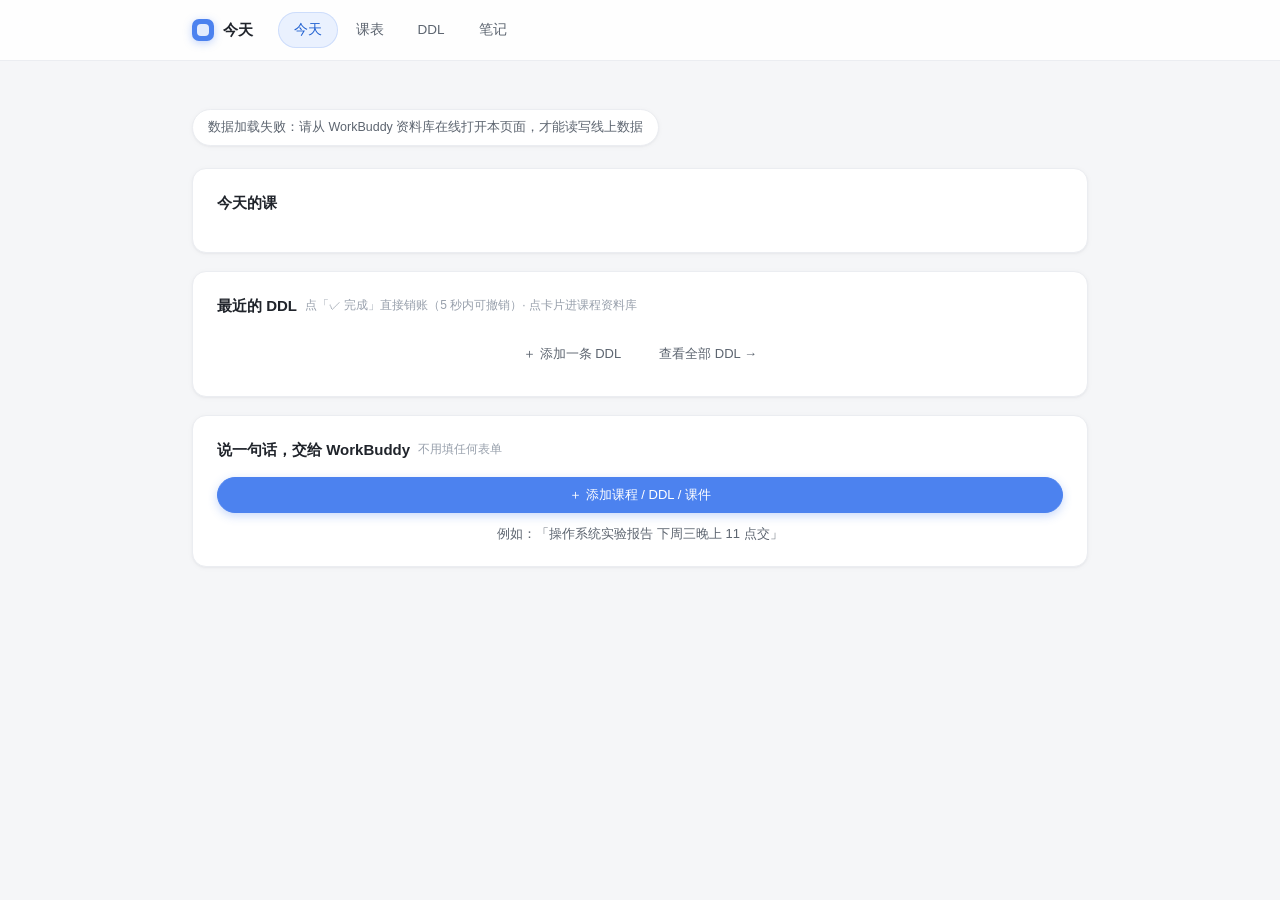
==== commit 26f75abe: "V5.10：单双周设置 + 单页化重构（V5.0~V5.10 合版） 从 V4 多页静态站升级为 V5 单页工作台，数据全部迁入 WorkBuddy 资料库 6 张 database（课程/DDL/笔" ====
--- a/index.html
+++ b/index.html
@@ -10,32 +10,31 @@
 <div class="topbar"><div class="topbar-inner">
   <div class="brand"><span class="dot"></span>今天</div>
   <nav class="nav">
-    <a href="index.html" class="active">今天</a>
-    <a href="schedule.html">课表</a>
-    <a href="ddl.html">DDL</a>
-    <a href="notes.html">笔记</a>
+    <a href="#" data-go="home" onclick="return go('home')" class="active">今天</a>
+    <a href="#" data-go="schedule" onclick="return go('schedule')">课表</a>
+    <a href="#" data-go="ddl" onclick="return go('ddl')">DDL</a>
+    <a href="#" data-go="notes" onclick="return go('notes')">笔记</a>
   </nav>
   <div class="top-extra" id="weekLabel"></div>
 </div></div>
-
-<div class="wrap">
+<div id="view-home">
   <div class="greeting">
     <div>
       <h1 id="hello"></h1>
-      <div class="hero-chips" id="heroChips"></div>
+      <div class="hero-chips" id="heroChips" data-sp-bindable="database" data-sp-database-id="krVlbHBrfM1JF150rYcIzc"></div>
     </div>
     <div class="meta" id="dateLine"></div>
   </div>
 
   <div class="card" id="todayCard">
-    <h2>今天的课 <span class="sub" id="todayCount"></span></h2>
-    <div class="tl" id="timeline"></div>
-  </div>
-
-  <div class="card">
-    <h2>最近的 DDL <span class="sub">点击卡片进入对应课程资料库</span></h2>
-    <div id="ddlList"></div>
-    <div class="more"><a href="ddl.html" class="btn ghost">查看全部 DDL →</a></div>
+    <h2>今天的课 <span class="sub" id="todayCount" data-sp-bindable="database" data-sp-database-id="krVlbHBrfM1JF150rYcIzc"></span></h2>
+    <div class="tl" id="timeline" data-sp-bindable="database" data-sp-database-id="krVlbHBrfM1JF150rYcIzc"></div>
+  </div>
+
+  <div class="card">
+    <h2>最近的 DDL <span class="sub">点「✓ 完成」直接销账（5 秒内可撤销）· 点卡片进课程资料库</span></h2>
+    <div id="ddlList" data-sp-bindable="database" data-sp-database-id="wqok9b87n41XuCOAO0fmw2"></div>
+    <div class="more"><a href="#" onclick="return quickAddDdl()" class="btn ghost">＋ 添加一条 DDL</a><a href="#" onclick="return go('ddl')" class="btn ghost">查看全部 DDL →</a></div>
   </div>
 
   <div class="card">
@@ -44,88 +43,218 @@
     <div class="lead" style="margin-top:10px;text-align:center">例如：「操作系统实验报告 下周三晚上 11 点交」</div>
   </div>
 </div>
-
+<div id="view-schedule" hidden>
+  <div class="greeting">
+    <div>
+      <h1>周课表</h1>
+      <div class="lead">点课程进资料库 · 悬停点 ✎ 编辑 · 单双周与周次范围不符的课会自动隐藏（编辑课程里可设置）</div>
+    </div>
+    <div style="display:flex;gap:10px;align-items:center;flex-wrap:wrap">
+      <button class="btn" onclick="openModal()">＋ 添加课程</button>
+      <button class="btn primary" onclick="refreshAll()">刷新线上</button>
+    </div>
+  </div>
+
+  <div class="card">
+    <div class="week-scroll">
+      <div class="week-grid" id="weekGrid" data-sp-bindable="database" data-sp-database-id="krVlbHBrfM1JF150rYcIzc"></div>
+    </div>
+    <div class="week-list" id="weekList" data-sp-bindable="database" data-sp-database-id="krVlbHBrfM1JF150rYcIzc"></div>
+  </div>
+<div class="modal-mask" id="mask" onclick="if(event.target===this)closeModal()">
+  <div class="modal">
+    <h3 id="modalTitle">编辑课程</h3>
+    <div class="form-row">
+      <div class="full"><label>课程名称</label><input id="f-name" placeholder="如：大学物理"></div>
+    </div>
+    <div class="form-row">
+      <div><label>星期</label>
+        <select id="f-weekday">
+          <option value="1">周一</option><option value="2">周二</option><option value="3">周三</option>
+          <option value="4">周四</option><option value="5">周五</option><option value="6">周六</option><option value="7">周日</option>
+        </select>
+      </div>
+      <div><label>课程类别</label>
+        <select id="f-category"><option>必修</option><option>选修</option><option>实验</option></select>
+      </div>
+    </div>
+    <div class="form-row">
+      <div><label>开始时间</label><input type="time" id="f-start" value="08:00"></div>
+      <div><label>结束时间</label><input type="time" id="f-end" value="09:40"></div>
+    </div>
+    <div class="form-row">
+      <div><label>教室</label><input id="f-room" placeholder="如：教三 402"></div>
+      <div><label>教师</label><input id="f-teacher" placeholder="如：张伟"></div>
+    </div>
+    <div class="form-row">
+      <div><label>周次范围</label><input id="f-weeks" placeholder="如：1-16"></div>
+      <div><label>单双周</label>
+        <select id="f-parity">
+          <option>每周</option><option>单周</option><option>双周</option>
+        </select>
+      </div>
+    </div>
+    <div class="form-row">
+      <div class="full"><label>备注</label><input id="f-note" placeholder="选填"></div>
+    </div>
+    <div class="foot">
+      <button class="btn ghost" id="delBtn" onclick="delCourse()">删除课程</button>
+      <span style="flex:1"></span>
+      <button class="btn" onclick="closeModal()">取消</button>
+      <button class="btn primary" onclick="saveCourse()">保存</button>
+    </div>
+  </div>
+</div></div>
+<div id="view-ddl" hidden>
+  <div class="greeting">
+    <div>
+      <h1>DDL 看板</h1>
+      <div class="lead">红色 ≤3 天 · 琥珀 4-7 天 · 绿色 &gt;7 天；点卡片进入课程资料库，交作业前顺手翻课件</div>
+    </div>
+    <div style="display:flex;gap:10px;align-items:center;flex-wrap:wrap">
+      <button class="btn primary" onclick="openDdlModal()">＋ 添加 DDL</button>
+      <div class="meta" id="dateLine"></div>
+    </div>
+  </div>
+
+  <div class="card">
+    <div class="statbar" id="statbar" data-sp-bindable="database" data-sp-database-id="wqok9b87n41XuCOAO0fmw2"></div>
+  </div>
+
+  <div class="board" id="board" data-sp-bindable="database" data-sp-database-id="wqok9b87n41XuCOAO0fmw2"></div>
+
+  <div class="card" style="margin-top:16px">
+    <h2>已完成 <span class="sub">点卡片可查看所属课程</span></h2>
+    <div id="doneList" data-sp-bindable="database" data-sp-database-id="wqok9b87n41XuCOAO0fmw2"></div>
+  </div>
+</div>
+<div id="view-notes" hidden>
+  <div class="greeting">
+    <div>
+      <h1>笔记库</h1>
+      <div class="lead">笔记云端同步，换设备数据都在 · 每条可导出 Word</div>
+    </div>
+    <div style="display:flex;gap:10px;align-items:center;flex-wrap:wrap">
+      <button class="btn" onclick="refreshLive()">刷新资料库</button>
+    </div>
+  </div>
+
+  <div class="card">
+    <h2>本周复盘</h2>
+    <div class="review-row" id="reviewStats" data-sp-bindable="database" data-sp-database-id="yrJ0J8V2PGC9BYL5DRXzPj"></div>
+    <div class="review-text" id="reviewText"></div>
+  </div>
+
+  <div class="card">
+    <h2>全部笔记 <span class="sub" id="countLine" data-sp-bindable="database" data-sp-database-id="yrJ0J8V2PGC9BYL5DRXzPj"></span></h2>
+    <div id="groups" data-sp-bindable="database" data-sp-database-id="yrJ0J8V2PGC9BYL5DRXzPj"></div>
+  </div>
+</div>
+<div id="view-course" hidden><div class="back-line" style="margin:14px 0 -4px"><a href="#" onclick="return go('schedule')" style="color:#7A8291;font-size:13px">← 返回课表</a></div>
+  <div class="course-head" id="head" data-sp-bindable="database" data-sp-database-id="krVlbHBrfM1JF150rYcIzc"></div>
+  <div id="hintBox"></div>
+
+  <div class="card" style="margin-bottom:16px">
+    <div style="display:flex;justify-content:space-between;align-items:center;flex-wrap:wrap;gap:10px;margin-bottom:10px">
+      <h2 style="margin:0">课程笔记 <span class="sub">所见即所得 · 自动保存 · 可拖拽调大</span></h2>
+      <div style="display:flex;gap:8px;align-items:center;flex-wrap:wrap">
+        <span class="note-date" id="noteDate"></span>
+        <button class="btn small" onclick="exportCurrent()">导出 Word</button>
+        <button class="btn small primary" onclick="saveNote()">存入资料库</button>
+      </div>
+    </div>
+    <div class="notion-toolbar" id="toolbar">
+      <button class="tb" title="标题1" onclick="fmtBlock('H1')">H1</button>
+      <button class="tb" title="标题2" onclick="fmtBlock('H2')">H2</button>
+      <button class="tb" title="标题3" onclick="fmtBlock('H3')">H3</button>
+      <span class="sep"></span>
+      <button class="tb" title="加粗" onclick="fmtCmd('bold')"><b>B</b></button>
+      <button class="tb" title="行内代码" onclick="fmtCodeInline()">`</button>
+      <span class="sep"></span>
+      <button class="tb" title="无序列表" onclick="fmtCmd('insertUnorderedList')">•</button>
+      <button class="tb" title="有序列表" onclick="fmtCmd('insertOrderedList')">1.</button>
+      <button class="tb" title="待办" onclick="fmtTodo()">☑</button>
+      <button class="tb" title="引用" onclick="fmtBlock('blockquote')">"</button>
+      <button class="tb" title="代码块" onclick="fmtBlock('pre')">code</button>
+      <span class="sep"></span>
+      <button class="tb" title="标记没听懂" onclick="fmtUnclear()">❓</button>
+    </div>
+    <div class="editor-panel" id="editorPanel">
+      <div class="note-editor" id="note" contenteditable="true" spellcheck="false"></div>
+      <div class="resize-handle" id="resizeHandle" title="拖拽调整高度"></div>
+      <div class="foot" style="display:flex;justify-content:space-between;align-items:center;margin-top:8px;flex-wrap:wrap;gap:8px">
+        <span class="save-state" id="saveState"></span>
+        <span class="muted">「存入资料库」实时写入线上资料库，换设备数据都在</span>
+      </div>
+    </div>
+  </div>
+
+  <div class="course-layout">
+    <div class="card" style="margin:0">
+      <h2>课件库 <span class="sub">拖文件进对话说「放进这门课」即可归档</span><button class="btn small" style="margin-left:auto" onclick="return copyCoursewarePrompt()">＋ 导入课件</button></h2>
+      <div id="files" data-sp-bindable="database" data-sp-database-id="wmM5yZdgkNm35GAuIDFU1o"></div>
+    </div>
+    <div class="card" style="margin:0">
+      <h2>AI 陪读问答 <span class="sub">带课件上下文，问完沉淀成重点本</span></h2>
+      <div class="qa-q" id="quickQs"></div>
+      <div class="editor" style="margin-bottom:14px">
+        <textarea id="qInput" rows="2" placeholder="输入你的问题，例如：第 2 周课件的调度算法，帮我对比一下…"></textarea>
+        <div class="foot">
+          <span class="save-state">问题带着课程上下文复制，粘贴到 WorkBuddy 对话即可</span>
+          <button class="btn small primary" onclick="ask()">提问</button>
+        </div>
+      </div>
+      <h3 style="font-size:13px;font-weight:500;margin-bottom:8px">待问清单</h3>
+      <div id="pending" data-sp-bindable="database" data-sp-database-id="Y5pDUPZmwBZS5A9fyiAQY0"></div>
+      <h3 style="font-size:13px;font-weight:500;margin:14px 0 8px">问答历史</h3>
+      <div id="history" data-sp-bindable="database" data-sp-database-id="Y5pDUPZmwBZS5A9fyiAQY0"></div>
+    </div>
+  </div>
+
+  <div class="card" style="margin-top:16px">
+    <h2>本课已存笔记 <span class="sub">来自资料库 data/notes.json</span></h2>
+    <div id="savedNotes" data-sp-bindable="database" data-sp-database-id="yrJ0J8V2PGC9BYL5DRXzPj"></div>
+  </div>
+</div>
+<div class="modal-mask" id="ddlMask" onclick="if(event.target===this)closeDdlModal()">
+  <div class="modal">
+    <h3>添加 DDL</h3>
+    <div class="form-row">
+      <div class="full"><label>任务</label><input id="d-title" placeholder="如：操作系统实验报告（实验二）"></div>
+    </div>
+    <div class="form-row">
+      <div><label>所属课程</label><select id="d-course"></select></div>
+      <div><label>类型</label><select id="d-type"><option>作业</option><option>实验</option><option>小组</option><option>其他</option></select></div>
+    </div>
+    <div class="form-row">
+      <div><label>截止时间</label><input type="datetime-local" id="d-due"></div>
+      <div><label>预计分钟</label><input type="number" id="d-min" value="60" min="0" step="10"></div>
+    </div>
+    <div class="foot">
+      <span class="muted" style="margin-right:auto;font-size:12px;color:#A8AEB8">保存即写入线上资料库，换设备都在</span>
+      <button class="btn" onclick="closeDdlModal()">取消</button>
+      <button class="btn primary" onclick="saveDdl()">保存</button>
+    </div>
+  </div>
+</div>
 <div id="toast"></div>
-<script src="data/data.js"></script>
+<script src="assets/db.js"></script>
+<script src="assets/common.js"></script>
+<script src="assets/app.js"></script>
+
 <script>
-const DB = window.DB;
-const WEEK = ["日","一","二","三","四","五","六"];
-const now = new Date();
-const today = now.getDay() === 0 ? 7 : now.getDay();
-
-function toast(msg){const t=document.getElementById("toast");t.textContent=msg;t.classList.add("show");clearTimeout(t._h);t._h=setTimeout(()=>t.classList.remove("show"),2200);}
-function copy(text, ok){navigator.clipboard.writeText(text).then(()=>toast(ok)).catch(()=>{window.prompt("复制失败，请手动复制：",text);});}
-function daysLeft(due){return Math.ceil((new Date(due)-now)/86400000);}
-function ddlLevel(d){return d<=3?"red":d<=7?"amber":"green";}
-function ddlLabel(d){return d<0?"已逾期 "+(-d)+" 天":d===0?"今天到期":"还剩 "+d+" 天";}
-function weekOfYear(){const s=new Date(DB.semester_start);const w=Math.floor((now-s)/86400000/7)+1;return w<1?0:w;}
-const courseEdits = JSON.parse(localStorage.getItem("today-course-edits")||"[]");
-courseEdits.forEach(e=>{const i=DB.courses.findIndex(c=>c.id===e.id);if(i>=0)DB.courses[i]={...DB.courses[i],...e};else DB.courses.push(e);});
-function courseById(ref){return DB.courses.find(c=>c.id===ref||c.name===ref);}
-
-function escapeHtml(s){return String(s).replace(/[&<>"']/g,c=>({"&":"&amp;","<":"&lt;",">":"&gt;",'"':"&quot;","'":"&#39;"}[c]));}
-
-document.getElementById("dateLine").textContent = now.getFullYear()+" 年 "+(now.getMonth()+1)+" 月 "+now.getDate()+" 日 · 星期"+WEEK[today]+" · 第 "+weekOfYear()+" 周";
-
-const todays = DB.courses.filter(c=>c.weekday===today).sort((a,b)=>a.start.localeCompare(b.start));
-const todos = DB.ddl.filter(d=>d.status==="todo").sort((a,b)=>new Date(a.due)-new Date(b.due));
-const nearest = todos[0]?daysLeft(todos[0].due):null;
-const h = now.getHours();
-document.getElementById("hello").textContent = h<6?"夜深了":(h<12?"早上好":(h<18?"下午好":"晚上好"));
-const nearestChip = nearest===null?'<span class="hero-chip">DDL <b class="hl-green">暂无</b></span>'
-  : '<span class="hero-chip">最近 DDL <b class="hl-red">'+ddlLabel(nearest)+'</b></span>';
-document.getElementById("heroChips").innerHTML =
-  '<span class="hero-chip">今天 <b class="hl-blue">'+todays.length+' 节课</b></span>'+
-  nearestChip+
-  '<span class="hero-chip">第 <b>'+weekOfYear()+'</b> 周</span>'+
-  '<span class="hero-chip">待办 <b class="hl-blue">'+todos.length+'</b> 项</span>';
-document.getElementById("todayCount").textContent = "共 "+todays.length+" 节";
-document.getElementById("weekLabel").textContent = "第 "+weekOfYear()+" 周";
-
-function pad(n){return String(n).padStart(2,"0");}
-function hhmm(d){return pad(d.getHours())+":"+pad(d.getMinutes());}
-const tl = document.getElementById("timeline");
-if(todays.length===0){
-  tl.innerHTML = '<div class="empty">今天没课，去图书馆吧</div>';
-}else{
-  tl.innerHTML = todays.map(c=>{
-    const start=new Date(), end=new Date();
-    const [sh,sm]=c.start.split(":"); const [eh,em]=c.end.split(":");
-    start.setHours(+sh,+sm,0,0); end.setHours(+eh,+em,0,0);
-    const state = now>end?"past":(now>=start?"live":"");
-    return '<div class="tl-item '+state+'" onclick="location.href=\'course.html?id='+encodeURIComponent(c.id)+'\'">'+
-      '<div class="row"><span class="name">'+escapeHtml(c.name)+'</span>'+
-      '<span class="chip '+(c.category==="必修"?"gray":"gray")+'">'+escapeHtml(c.category)+'</span>'+
-      (state==="live"?'<span class="chip red">进行中</span>':(state==="past"?'<span class="chip gray">已结束</span>':''))+
-      '<span class="goto">进入资料库 →</span></div>'+
-      '<div class="row" style="margin-top:6px"><span class="time">'+c.start+' – '+c.end+'</span>'+
-      '<span class="room">'+escapeHtml(c.room)+' · '+escapeHtml(c.teacher)+'</span></div>'+
-      '</div>';
-  }).join("");
-}
-
-const dl = document.getElementById("ddlList");
-const top5 = todos.slice(0,5);
-if(top5.length===0){
-  dl.innerHTML = '<div class="empty">没有待办 DDL，干得漂亮</div>';
-}else{
-  dl.innerHTML = top5.map(d=>{
-    const dlv=daysLeft(d.due);
-    const c = courseById(d.course);
-    const nav = c ? "course.html?id="+encodeURIComponent(c.id) : "ddl.html";
-    return '<div class="ddl-row" onclick="location.href=\''+nav+'\'">'+
-      '<div class="bar '+ddlLevel(dlv)+'"></div>'+
-      '<div class="main"><div class="title">'+escapeHtml(d.title)+' <span class="tag">'+escapeHtml(d.type)+'</span></div>'+
-      '<div class="meta">'+escapeHtml(d.course)+' · '+d.due.replace("T"," ")+'</div></div>'+
-      '<div class="actions"><span class="chip '+ddlLevel(dlv)+'">'+ddlLabel(dlv)+'</span></div>'+
-      '</div>';
-  }).join("");
-}
-
-function copyAddPrompt(){
-  const txt = "帮我在「今天」工作台里加一条：\n- 课程：<课程名，周几，第几节，教室，教师>（或 DDL：<任务名> <截止时间> <所属课程>，或课件：<把文件放进 <课程名>>）";
-  copy(txt,"已复制录入模板，粘贴到对话里填上内容即可");
-}
+(function () {
+  var db = window.__SMART_PAGE__ && window.__SMART_PAGE__.database;
+  if (!db) { if (window.__pageFail) window.__pageFail(new Error("请从 WorkBuddy 资料库在线打开本页面，才能读写线上数据")); return; }
+  var p1 = db.query({ databaseId: "krVlbHBrfM1JF150rYcIzc", pageSize: 100 }).then(function (res) { APP.seed("courses", (res && res.results) || []); });
+  var p2 = db.query({ databaseId: "wqok9b87n41XuCOAO0fmw2", pageSize: 100 }).then(function (res) { APP.seed("ddl", (res && res.results) || []); });
+  var p3 = db.query({ databaseId: "yrJ0J8V2PGC9BYL5DRXzPj", pageSize: 100 }).then(function (res) { APP.seed("notes", (res && res.results) || []); });
+  var p4 = db.query({ databaseId: "Y5pDUPZmwBZS5A9fyiAQY0", pageSize: 100 }).then(function (res) { APP.seed("qa", (res && res.results) || []); });
+  var p5 = db.query({ databaseId: "wmM5yZdgkNm35GAuIDFU1o", pageSize: 100 }).then(function (res) { APP.seed("courseware", (res && res.results) || []); });
+  var p6 = db.query({ databaseId: "AcFHWXjqQgqEFUEka87Lft", pageSize: 100 }).then(function (res) { APP.seed("settings", (res && res.results) || []); });
+  Promise.all([p1, p2, p3, p4, p5, p6]).then(function () { if (window.bootApp) window.bootApp(); })
+    .catch(function (e) { if (window.__pageFail) window.__pageFail(e); });
+})();
 </script>
 </body>
-</html>
+</html>
--- a/style.css
+++ b/style.css
@@ -45,7 +45,7 @@
 
 /* ---------- 顶部导航 ---------- */
 .topbar{position:sticky;top:0;z-index:30;background:rgba(255,255,255,.85);backdrop-filter:blur(14px);border-bottom:1px solid var(--line)}
-.topbar-inner{max-width:1024px;margin:0 auto;display:flex;align-items:center;gap:6px;padding:12px 24px}
+.topbar-inner{max-width:960px;margin:0 auto;display:flex;align-items:center;gap:6px;padding:12px 32px}
 .brand{font-weight:600;font-size:15px;letter-spacing:.3px;display:flex;align-items:center;gap:9px;margin-right:18px;white-space:nowrap}
 .brand .dot{width:22px;height:22px;border-radius:7px;background:var(--primary);position:relative;box-shadow:0 2px 8px rgba(76,130,239,.35)}
 .brand .dot::after{content:"";position:absolute;inset:5px;border-radius:4px;background:rgba(255,255,255,.85)}
@@ -59,7 +59,8 @@
 .top-extra a:hover{color:var(--primary-deep)}
 
 /* ---------- 布局容器 ---------- */
-.wrap{max-width:1024px;margin:0 auto;padding:30px 24px 72px}
+.wrap{max-width:960px;margin:0 auto;padding:34px 32px 80px}
+#view-home,#view-schedule,#view-ddl,#view-notes,#view-course{max-width:960px;margin:0 auto;padding:34px 32px 80px}
 .card{background:var(--card);border:1px solid var(--line);border-radius:var(--radius);padding:22px 24px;box-shadow:var(--shadow-sm);transition:box-shadow .2s}
 .card + .card{margin-top:18px}
 h1{font-size:24px;font-weight:600;letter-spacing:.2px}
@@ -244,6 +245,9 @@
 .hint.warn{background:var(--amber-weak);color:var(--amber-deep);border:1px solid rgba(226,154,60,.18)}
 .hint.info{background:var(--primary-weak);color:var(--primary-deep);border:1px solid rgba(76,130,239,.18)}
 .hint.ok{background:var(--green-weak);color:var(--green-deep);border:1px solid rgba(55,161,111,.18)}
+/* V5.8：提示条里的可点动作（复制归档指令） */
+.hint a{color:inherit;text-decoration:underline;text-underline-offset:3px;font-weight:600;cursor:pointer}
+.hint a:hover{opacity:.82}
 
 /* ---------- 模态框 ---------- */
 .modal-mask{position:fixed;inset:0;background:rgba(24,28,34,.42);z-index:60;display:flex;align-items:flex-start;justify-content:center;padding:7vh 18px;opacity:0;pointer-events:none;transition:opacity .2s;backdrop-filter:blur(3px)}
@@ -260,11 +264,16 @@
 
 /* ---------- Toast ---------- */
 #toast{position:fixed;left:50%;bottom:38px;transform:translateX(-50%) translateY(16px);background:#20242B;color:#fff;font-size:13px;padding:11px 22px;border-radius:var(--radius-pill);opacity:0;pointer-events:none;transition:all .25s;z-index:99;max-width:84vw;text-align:center;box-shadow:var(--shadow-lg);font-weight:500}
-#toast.show{opacity:1;transform:translateX(-50%) translateY(0)}
+#toast.show{opacity:1;transform:translateX(-50%) translateY(0);pointer-events:auto}
+/* V5.9：toast 里的撤销按钮（默认 pointer-events:none，仅 .show 时可点） */
+#toast{display:flex;align-items:center;justify-content:center;flex-wrap:wrap;gap:8px 14px}
+.toast-btn{border:none;background:rgba(255,255,255,.14);color:#fff;font-size:12px;font-weight:600;padding:5px 13px;border-radius:var(--radius-pill);cursor:pointer;transition:background .18s;font-family:inherit}
+.toast-btn:hover{background:rgba(255,255,255,.28)}
 
 /* ---------- 响应式 ---------- */
 @media (max-width:760px){
   .wrap{padding:22px 16px 60px}
+  #view-home,#view-schedule,#view-ddl,#view-notes,#view-course{padding:22px 16px 60px}
   .week-grid{display:none}
   .week-list{display:block}
   .course-layout{grid-template-columns:1fr}
